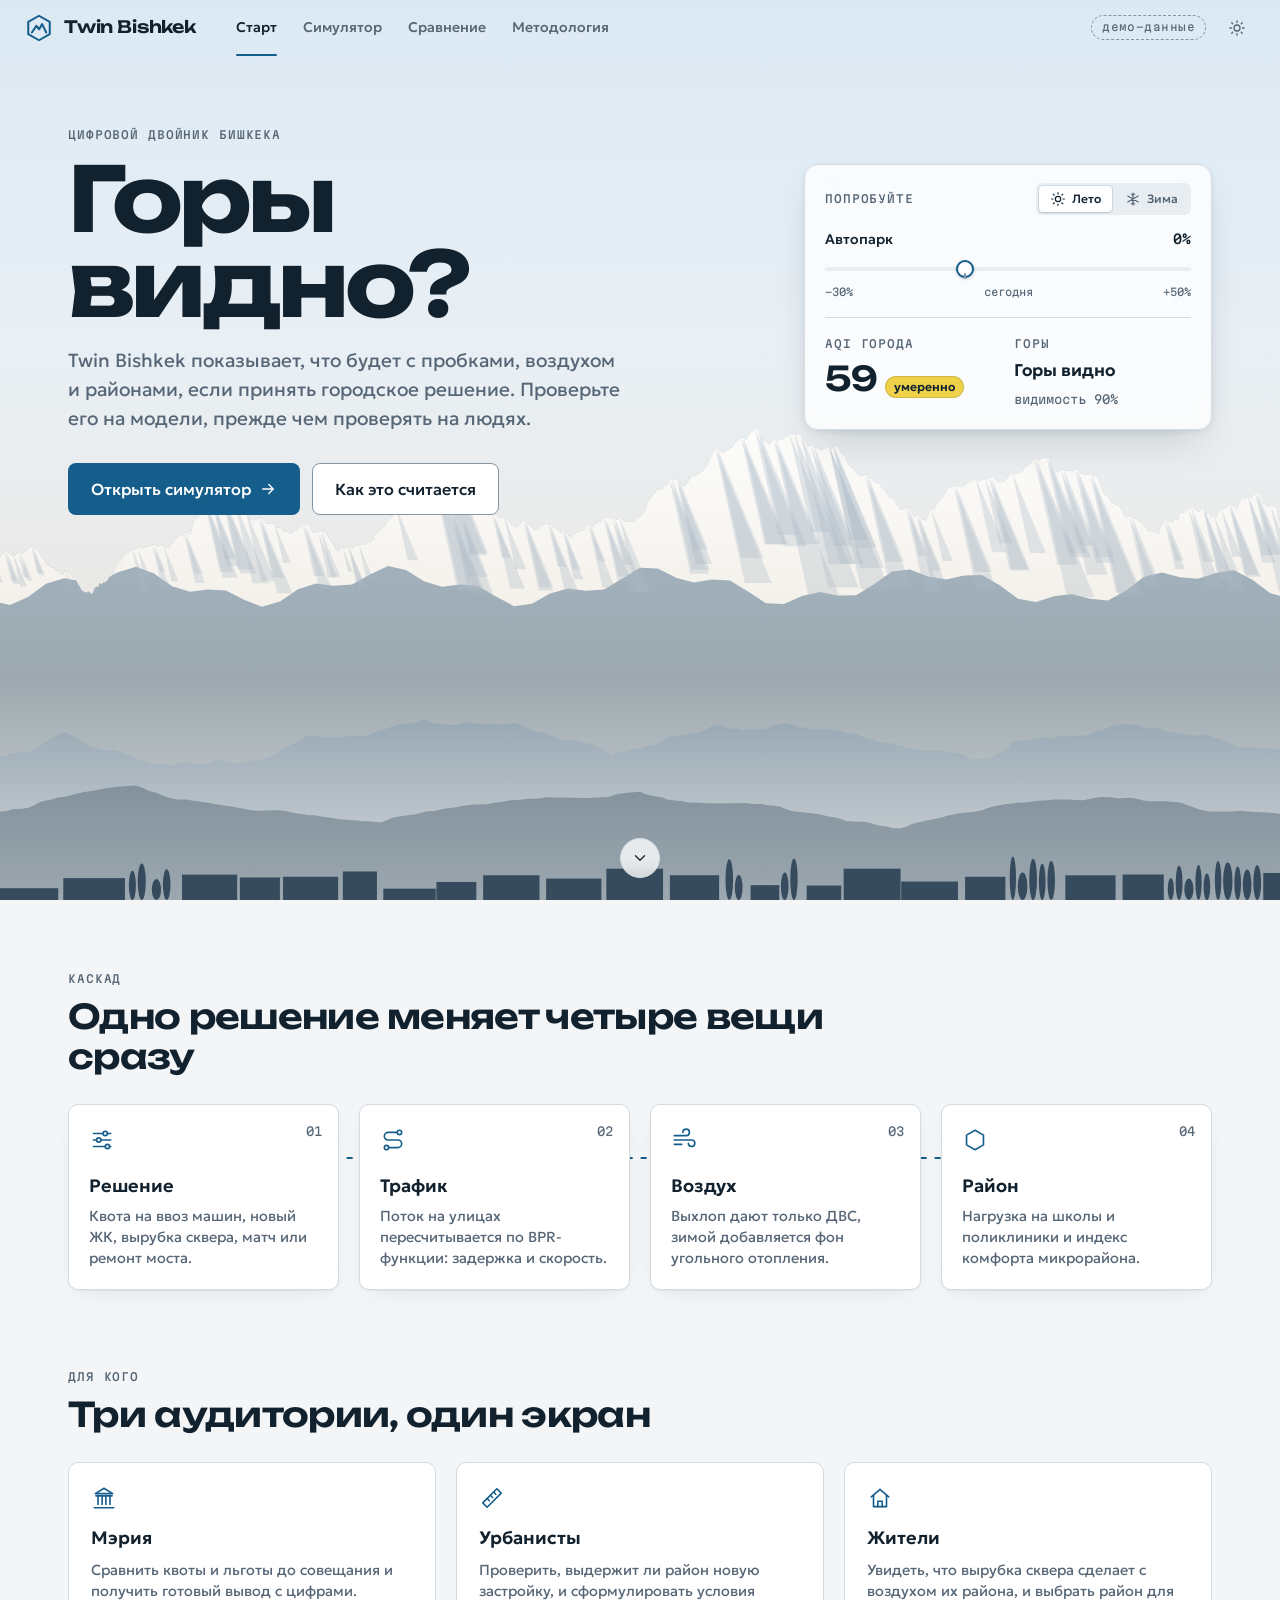
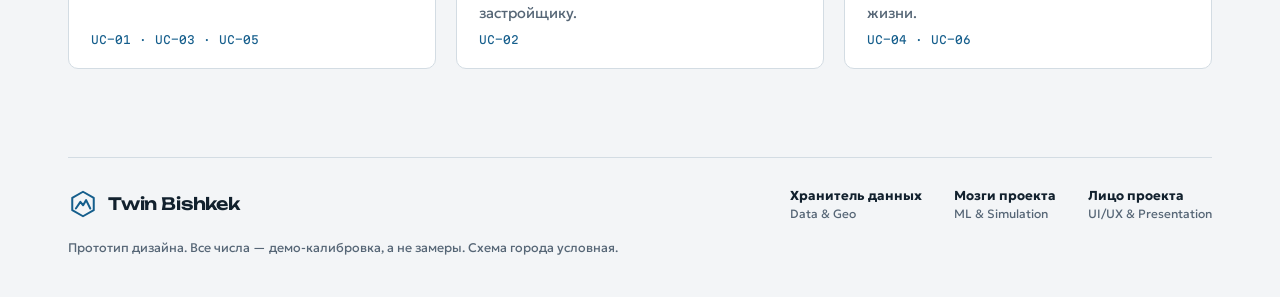
==== site/index.html @ bb4bca04 "Twin Bishkek: цифровой двойник Бишкека (MVP) Модель решение → трафик → PM2.5 → AQI → комфорт района " ====
<!doctype html>
<html lang="ru">
<head>
<meta charset="utf-8">
<meta name="viewport" content="width=device-width, initial-scale=1">
<title>Twin Bishkek</title>
<meta name="description" content="Цифровой двойник Бишкека: что будет с трафиком, воздухом и районами, если принять городское решение.">
<link rel="preconnect" href="https://fonts.googleapis.com">
<link rel="preconnect" href="https://fonts.gstatic.com" crossorigin>
<link rel="stylesheet" href="https://fonts.googleapis.com/css2?family=Geologica:slnt,wght@-12..0,300..700&family=Martian+Mono:wght@400;500&family=Unbounded:wght@400..800&display=swap">
<link rel="stylesheet" href="css/tokens.css">
<link rel="stylesheet" href="css/app.css">
<script>try { var t = localStorage.getItem('tb-theme'); if (t === 'light' || t === 'dark') document.documentElement.dataset.theme = t; } catch (e) {}</script>
</head>
<body>

<!-- Иконки: 24px, обводка 1.75, без внешних зависимостей -->
<svg width="0" height="0" style="position:absolute" aria-hidden="true">
  <defs>
    <symbol id="i-logo" viewBox="0 0 24 24"><path d="M12 2.2 20.6 7.1v9.8L12 21.8l-8.6-4.9V7.1z"/><path d="m6.3 15.6 3.6-5.3 2.2 2.7 2.4-4.1 3.3 6.7"/></symbol>
    <symbol id="i-jk" viewBox="0 0 24 24"><path d="M5 21V4a1 1 0 0 1 1-1h12a1 1 0 0 1 1 1v17"/><path d="M3 21h18"/><path d="M9 7h1m4 0h1M9 11h1m4 0h1M9 15h1m4 0h1"/><path d="M11 21v-3h2v3"/></symbol>
    <symbol id="i-tc" viewBox="0 0 24 24"><path d="M5.5 8h13l-1 12.1a1 1 0 0 1-1 .9h-9a1 1 0 0 1-1-.9z"/><path d="M9 8V6.5a3 3 0 0 1 6 0V8"/></symbol>
    <symbol id="i-park" viewBox="0 0 24 24"><path d="M12 21v-5"/><path d="M8.5 16h7a3.5 3.5 0 0 0 1.3-6.75A5 5 0 0 0 7.2 9.25 3.5 3.5 0 0 0 8.5 16z"/><path d="M9 21h6"/></symbol>
    <symbol id="i-fun" viewBox="0 0 24 24"><circle cx="12" cy="10" r="7"/><circle cx="12" cy="10" r="1.2"/><path d="M12 3v14M5 10h14M7.05 5.05l9.9 9.9M16.95 5.05l-9.9 9.9"/><path d="M8 21l4-7 4 7"/></symbol>
    <symbol id="i-clock" viewBox="0 0 24 24"><circle cx="12" cy="12" r="8.5"/><path d="M12 7v5l3.2 2"/></symbol>
    <symbol id="i-car" viewBox="0 0 24 24"><path d="M5 17H4a1 1 0 0 1-1-1v-3l2-5.2A2 2 0 0 1 6.9 6.5h10.2A2 2 0 0 1 19 7.8l2 5.2v3a1 1 0 0 1-1 1h-1"/><path d="M3 13h18"/><circle cx="7.5" cy="17" r="1.8"/><circle cx="16.5" cy="17" r="1.8"/><path d="M9.3 17h5.4"/></symbol>
    <symbol id="i-bolt" viewBox="0 0 24 24"><path d="M13 3 5 14h6l-1 7 8-11h-6z"/></symbol>
    <symbol id="i-leaf" viewBox="0 0 24 24"><path d="M5 19C5 11 10 5 20 5c0 10-6 15-14 15"/><path d="M5 19c3-4 6-6 9-7.5"/></symbol>
    <symbol id="i-stadium" viewBox="0 0 24 24"><ellipse cx="12" cy="8.5" rx="9" ry="4"/><path d="M3 8.5v6.5c0 2.2 4 4 9 4s9-1.8 9-4V8.5"/><path d="M8 12.2v5.6m8-5.6v5.6M12 12.6v6.2"/></symbol>
    <symbol id="i-bridge" viewBox="0 0 24 24"><path d="M3 17h18M3 9.5h18M5.5 9.5V17m13-7.5V17"/><path d="M5.5 9.5c2 3 4.2 4.3 6.5 4.3s4.5-1.3 6.5-4.3"/></symbol>
    <symbol id="i-barrier" viewBox="0 0 24 24"><rect x="3" y="7.5" width="18" height="6" rx="1"/><path d="m7 7.5-3 6m8-6-3 6m8-6-3 6m6-5-2.5 5"/><path d="M6.5 13.5V20m11-6.5V20"/></symbol>
    <symbol id="i-sun" viewBox="0 0 24 24"><circle cx="12" cy="12" r="4"/><path d="M12 2.5v2m0 15v2M4.9 4.9l1.4 1.4m11.4 11.4 1.4 1.4M2.5 12h2m15 0h2M4.9 19.1l1.4-1.4M17.7 6.3l1.4-1.4"/></symbol>
    <symbol id="i-moon" viewBox="0 0 24 24"><path d="M20 14.5A8 8 0 0 1 9.5 4 8 8 0 1 0 20 14.5z"/></symbol>
    <symbol id="i-snow" viewBox="0 0 24 24"><path d="M12 3v18M4.2 7.5l15.6 9M4.2 16.5l15.6-9"/><path d="m9.5 4.6 2.5 1.6 2.5-1.6m-5 14.8 2.5-1.6 2.5 1.6"/></symbol>
    <symbol id="i-refresh" viewBox="0 0 24 24"><path d="M20 11A8 8 0 0 0 5.1 7.5M4 3.5v4h4"/><path d="M4 13a8 8 0 0 0 14.9 3.5M20 20.5v-4h-4"/></symbol>
    <symbol id="i-download" viewBox="0 0 24 24"><path d="M12 4v11m-5-5 5 5 5-5M5 20h14"/></symbol>
    <symbol id="i-print" viewBox="0 0 24 24"><path d="M7 9V3.5h10V9"/><rect x="3" y="9" width="18" height="8" rx="2"/><path d="M7 14h10v6.5H7z"/></symbol>
    <symbol id="i-plus" viewBox="0 0 24 24"><path d="M12 5v14M5 12h14"/></symbol>
    <symbol id="i-minus" viewBox="0 0 24 24"><path d="M5 12h14"/></symbol>
    <symbol id="i-x" viewBox="0 0 24 24"><path d="m6.5 6.5 11 11m0-11-11 11"/></symbol>
    <symbol id="i-info" viewBox="0 0 24 24"><circle cx="12" cy="12" r="9"/><path d="M12 11v5.5M12 7.8v.1"/></symbol>
    <symbol id="i-chevron" viewBox="0 0 24 24"><path d="m6 9 6 6 6-6"/></symbol>
    <symbol id="i-arrow" viewBox="0 0 24 24"><path d="M5 12h14m-6-6 6 6-6 6"/></symbol>
    <symbol id="i-star" viewBox="0 0 24 24"><path d="m12 3.5 2.6 5.4 5.9.8-4.3 4.1 1 5.9L12 16.9l-5.2 2.8 1-5.9-4.3-4.1 5.9-.8z"/></symbol>
    <symbol id="i-check" viewBox="0 0 24 24"><path d="m5 12.5 4.5 4.5L19 7.5"/></symbol>
    <symbol id="i-landmark" viewBox="0 0 24 24"><path d="M3 21h18M4.5 10h15M12 3l8 5H4z"/><path d="M6.5 10v8m3.8-8v8m3.4-8v8m3.8-8v8"/></symbol>
    <symbol id="i-ruler" viewBox="0 0 24 24"><path d="M3.5 16.5 16.5 3.5l4 4-13 13z"/><path d="m7.5 12.5 2 2m1-5 2 2m1-5 2 2"/></symbol>
    <symbol id="i-home" viewBox="0 0 24 24"><path d="m4 11 8-7 8 7"/><path d="M6 9.5V20h12V9.5"/><path d="M10 20v-5h4v5"/></symbol>
    <symbol id="i-route" viewBox="0 0 24 24"><circle cx="6" cy="19" r="2"/><circle cx="18" cy="5" r="2"/><path d="M8 19h8.5a3.5 3.5 0 0 0 0-7h-9a3.5 3.5 0 0 1 0-7H16"/></symbol>
    <symbol id="i-wind" viewBox="0 0 24 24"><path d="M3 8h11a3 3 0 1 0-3-3M3 12h16a3 3 0 1 1-3 3M3 16h7"/></symbol>
    <symbol id="i-sliders" viewBox="0 0 24 24"><path d="M4 6h9m4 0h3M4 12h3m4 0h9M4 18h11m4 0h1"/><circle cx="15" cy="6" r="2"/><circle cx="9" cy="12" r="2"/><circle cx="17" cy="18" r="2"/></symbol>
    <symbol id="i-hex" viewBox="0 0 24 24"><path d="M12 3 19.8 7.5v9L12 21l-7.8-4.5v-9z"/></symbol>
    <symbol id="i-layers" viewBox="0 0 24 24"><path d="m12 3 9 5-9 5-9-5z"/><path d="m3 13 9 5 9-5"/></symbol>
    <symbol id="i-copy" viewBox="0 0 24 24"><rect x="8" y="8" width="12" height="12" rx="2"/><path d="M16 8V5a1 1 0 0 0-1-1H5a1 1 0 0 0-1 1v10a1 1 0 0 0 1 1h3"/></symbol>
  </defs>
</svg>

<div class="app" id="app" data-route="start">

  <!-- ============ САЙДБАР (только Симулятор) ============ -->
  <aside class="sidebar" id="sidebar" aria-label="Параметры сценария">
    <a class="brand brand--sidebar" href="#/" aria-label="Twin Bishkek — на старт">
      <svg class="brand__mark"><use href="#i-logo"/></svg>
      <span><span class="brand__name">Twin Bishkek</span><span class="brand__sub">цифровой двойник</span></span>
    </a>

    <section class="sb-section" data-enter>
      <h2 class="overline">Сценарий</h2>
      <div class="field">
        <div class="field__head"><span class="field__label">Сезон</span><span class="field__aside">меняет и «Сегодня»</span></div>
        <div class="seg" role="group" aria-label="Сезон" id="ctl-season">
          <button type="button" data-value="summer" aria-pressed="true"><svg class="ic"><use href="#i-sun"/></svg>Лето</button>
          <button type="button" data-value="winter" aria-pressed="false"><svg class="ic"><use href="#i-snow"/></svg>Зима</button>
        </div>
      </div>
      <div class="switch-row">
        <svg class="ic"><use href="#i-clock"/></svg>
        <label class="switch-row__text" for="ctl-hour-on"><span class="switch-row__title">Время суток</span><span class="switch-row__hint">выкл. = в среднем за сутки</span></label>
        <input type="checkbox" class="switch" id="ctl-hour-on">
      </div>
      <div class="field" data-range="hour" id="hour-field" hidden>
        <div class="field__head"><label class="field__label" for="ctl-hour">Час</label><output class="field__value num" for="ctl-hour"></output></div>
        <div class="range"><input id="ctl-hour" type="range" min="0" max="23" step="1" value="18"><span class="range__base" title="Начало суток"></span></div>
        <div class="range__scale num"><span>00:00</span><span>12:00</span><span>23:00</span></div>
        <p class="field__hint" id="hour-hint"></p>
      </div>
    </section>

    <section class="sb-section" data-enter>
      <h2 class="overline">Глобальные факторы</h2>
      <div class="field" data-range="fleet">
        <div class="field__head"><label class="field__label" for="ctl-fleet">Автопарк</label><output class="field__value num" for="ctl-fleet"></output></div>
        <div class="range"><input id="ctl-fleet" type="range" min="-30" max="50" step="1" value="0"><span class="range__base" title="Сегодня"></span></div>
        <div class="range__scale num"><span>−30%</span><span>сегодня</span><span>+50%</span></div>
      </div>
      <div class="field" data-range="ev">
        <div class="field__head"><label class="field__label" for="ctl-ev">EV Share</label><output class="field__value num" for="ctl-ev"></output></div>
        <div class="range"><input id="ctl-ev" type="range" min="0" max="100" step="1" value="5"><span class="range__base" title="Сегодня"></span></div>
        <div class="fleet" id="fleet-glyphs" aria-hidden="true"></div>
        <p class="field__hint" id="fleet-caption"></p>
      </div>
      <div class="field" data-range="green">
        <div class="field__head"><label class="field__label" for="ctl-green">Зелёные насаждения</label><output class="field__value num" for="ctl-green"></output></div>
        <div class="range"><input id="ctl-green" type="range" min="-30" max="30" step="1" value="0"><span class="range__base" title="Сегодня"></span></div>
        <div class="range__scale num"><span>−30%</span><span>сегодня</span><span>+30%</span></div>
      </div>
    </section>

    <section class="sb-section" data-enter>
      <h2 class="overline">Локальный конструктор</h2>
      <div class="field">
        <label class="field__label field__label--block" for="ctl-district">Микрорайон</label>
        <div class="select"><select id="ctl-district"><option value="">Выберите район</option></select><svg class="ic"><use href="#i-chevron"/></svg></div>
      </div>
      <div class="field">
        <span class="field__label field__label--block">Объект</span>
        <div class="seg" role="group" aria-label="Тип объекта" id="ctl-type">
          <button type="button" data-value="jk" aria-pressed="true"><svg class="ic"><use href="#i-jk"/></svg>ЖК</button>
          <button type="button" data-value="tc" aria-pressed="false"><svg class="ic"><use href="#i-tc"/></svg>ТЦ</button>
          <button type="button" data-value="park" aria-pressed="false"><svg class="ic"><use href="#i-park"/></svg>Парк</button>
          <button type="button" data-value="fun" aria-pressed="false"><svg class="ic"><use href="#i-fun"/></svg>Аттракц.</button>
        </div>
      </div>
      <div class="field">
        <span class="field__label field__label--block">Стадия</span>
        <div class="seg" role="group" aria-label="Стадия объекта" id="ctl-phase">
          <button type="button" data-value="done" aria-pressed="true">Построен</button>
          <button type="button" data-value="build" aria-pressed="false">Строится</button>
        </div>
      </div>
      <div class="field field--row">
        <div class="stepper" role="group" aria-label="Количество">
          <button type="button" id="ctl-minus" aria-label="Меньше"><svg class="ic"><use href="#i-minus"/></svg></button>
          <output id="ctl-count" class="num">1</output>
          <button type="button" id="ctl-plus" aria-label="Больше"><svg class="ic"><use href="#i-plus"/></svg></button>
        </div>
        <button type="button" class="btn btn--primary btn--grow" id="ctl-add" disabled><svg class="ic"><use href="#i-plus"/></svg><span>Добавить</span></button>
      </div>
      <div class="chips" id="obj-chips" aria-live="polite"></div>
    </section>

    <section class="sb-section" data-enter>
      <h2 class="overline">Новая дорога</h2>
      <div class="field">
        <span class="field__label field__label--block">Тип</span>
        <div class="seg" role="group" aria-label="Тип дороги" id="road-kind">
          <button type="button" data-value="tunnel" aria-pressed="true">Тоннель</button>
          <button type="button" data-value="elevated" aria-pressed="false">Эстакада</button>
          <button type="button" data-value="surface" aria-pressed="false">Обычная</button>
        </div>
        <p class="field__hint" id="road-kind-hint"></p>
      </div>
      <div class="field road-row">
        <div class="select"><select id="road-lanes" aria-label="Полос"><option value="2">2 полосы</option><option value="4" selected>4 полосы</option><option value="6">6 полос</option></select><svg class="ic"><use href="#i-chevron"/></svg></div>
        <div class="seg seg--sm" role="group" aria-label="Стадия дороги" id="road-phase">
          <button type="button" data-value="done" aria-pressed="true">Построена</button>
          <button type="button" data-value="build" aria-pressed="false">Строится</button>
        </div>
      </div>
      <button type="button" class="btn btn--primary btn--block" id="road-draw"><svg class="ic"><use href="#i-route"/></svg>Нарисовать на карте</button>
      <div class="road-drawbar" id="road-drawbar" hidden>
        <p>Кликайте по карте «Если…»: каждая точка — поворот трассы. Двойной клик или «Готово» — закончить.</p>
        <div class="road-drawbar__btns">
          <button type="button" class="btn btn--primary btn--sm" data-draw="done">Готово</button>
          <button type="button" class="btn btn--ghost btn--sm" data-draw="undo">Убрать точку</button>
          <button type="button" class="btn btn--ghost btn--sm" data-draw="cancel">Отмена</button>
        </div>
      </div>
      <form class="road-text" id="road-text-form" autocomplete="off">
        <input type="text" id="road-text" maxlength="160" aria-label="Маршрут словами" placeholder="или словами: тоннель от Джала до Учкуна через центр">
        <button type="submit" class="btn btn--secondary btn--sm">Построить</button>
      </form>
      <p class="field__hint" id="road-hint"></p>
      <div class="chips" id="road-chips" aria-live="polite"></div>
    </section>

    <section class="sb-section" data-enter>
      <h2 class="overline">Деревья</h2>
      <div class="field tree-row">
        <div class="select"><select id="tree-sp" aria-label="Порода"></select><svg class="ic"><use href="#i-chevron"/></svg></div>
        <input type="number" id="tree-n" min="1" max="100000" step="1" value="500" aria-label="Сколько деревьев">
      </div>
      <p class="field__hint" id="tree-sp-hint"></p>
      <div class="field">
        <span class="field__label field__label--block">Где сажать</span>
        <div class="seg seg--sm" role="group" aria-label="Где сажать" id="tree-where">
          <button type="button" data-value="d" aria-pressed="true">В районе</button>
          <button type="button" data-value="s" aria-pressed="false">Вдоль улицы</button>
          <button type="button" data-value="p" aria-pressed="false">Нарисовать</button>
        </div>
      </div>
      <div class="select" id="tree-d-wrap"><select id="tree-d" aria-label="Район"></select><svg class="ic"><use href="#i-chevron"/></svg></div>
      <div class="select" id="tree-s-wrap" hidden><select id="tree-s" aria-label="Улица"></select><svg class="ic"><use href="#i-chevron"/></svg></div>
      <button type="button" class="btn btn--primary btn--block" id="tree-add"><svg class="ic"><use href="#i-leaf"/></svg>Посадить</button>
      <div class="road-drawbar" id="tree-drawbar" hidden>
        <p>Кликайте по карте «Если…»: линия посадки (аллея). Двойной клик или «Готово» — закончить.</p>
        <div class="road-drawbar__btns">
          <button type="button" class="btn btn--primary btn--sm" data-draw="done">Готово</button>
          <button type="button" class="btn btn--ghost btn--sm" data-draw="undo">Убрать точку</button>
          <button type="button" class="btn btn--ghost btn--sm" data-draw="cancel">Отмена</button>
        </div>
      </div>
      <form class="road-text" id="tree-text-form" autocomplete="off">
        <input type="text" id="tree-text" maxlength="160" aria-label="Посадка словами" placeholder="или словами: 300 платанов вдоль Чуя">
        <button type="submit" class="btn btn--secondary btn--sm">Посадить</button>
      </form>
      <div class="field" data-range="treeage">
        <div class="field__head"><label class="field__label" for="tree-age">Прошло после посадки</label><output class="field__value num" for="tree-age"></output></div>
        <div class="range"><input id="tree-age" type="range" min="0" max="30" step="1" value="0"><span class="range__base" title="Только посадили"></span></div>
        <div class="range__scale num"><span>посадили</span><span>15 лет</span><span>30 лет</span></div>
      </div>
      <p class="field__hint" id="tree-hint"></p>
      <div class="chips" id="tree-chips" aria-live="polite"></div>
    </section>

    <section class="sb-section" data-enter>
      <h2 class="overline">Стресс-тесты</h2>
      <div class="switch-row">
        <svg class="ic"><use href="#i-barrier"/></svg>
        <label class="switch-row__text" for="ctl-closure"><span class="switch-row__title">Перекрытие улиц</span><span class="switch-row__hint">ремонт, −50% полосы</span></label>
        <input type="checkbox" class="switch" id="ctl-closure">
      </div>
      <div class="select select--sub" id="closure-pick" hidden><select id="ctl-closure-street" aria-label="Какая улица"></select><svg class="ic"><use href="#i-chevron"/></svg></div>
      <div class="switch-row">
        <svg class="ic"><use href="#i-route"/></svg>
        <label class="switch-row__text" for="ctl-widen"><span class="switch-row__title">Новая магистраль</span><span class="switch-row__hint">после стройки: +50% ёмкости улицы</span></label>
        <input type="checkbox" class="switch" id="ctl-widen">
      </div>
      <div class="select select--sub" id="widen-pick" hidden><select id="ctl-widen-street" aria-label="Вдоль какой улицы"></select><svg class="ic"><use href="#i-chevron"/></svg></div>
      <div class="switch-row">
        <svg class="ic"><use href="#i-stadium"/></svg>
        <label class="switch-row__text" for="ctl-match"><span class="switch-row__title">Концерт / матч</span><span class="switch-row__hint">стадион на выбор</span></label>
        <input type="checkbox" class="switch" id="ctl-match">
      </div>
      <div class="select select--sub" id="match-pick" hidden><select id="ctl-match-venue" aria-label="Какой стадион"></select><svg class="ic"><use href="#i-chevron"/></svg></div>
      <div class="switch-row">
        <svg class="ic"><use href="#i-bridge"/></svg>
        <label class="switch-row__text" for="ctl-bridge"><span class="switch-row__title">Ремонт моста</span><span class="switch-row__hint">поток уходит на соседние переправы</span></label>
        <input type="checkbox" class="switch" id="ctl-bridge">
      </div>
      <div class="select select--sub" id="bridge-pick" hidden><select id="ctl-bridge-river" aria-label="Какой мост"></select><svg class="ic"><use href="#i-chevron"/></svg></div>
    </section>

    <footer class="sb-foot">
      <button type="button" class="btn btn--secondary btn--block" id="ctl-reset"><svg class="ic"><use href="#i-refresh"/></svg>Сбросить к базе</button>
      <p class="sb-status num" id="sim-status">расчёт — · модель demo-0.3 · демо-калибровка</p>
    </footer>
  </aside>

  <div class="main" id="main">
    <!-- ============ ШАПКА ============ -->
    <header class="topbar" id="topbar">
      <a class="brand" href="#/" aria-label="Twin Bishkek — на старт">
        <svg class="brand__mark"><use href="#i-logo"/></svg><span class="brand__name">Twin Bishkek</span>
      </a>
      <nav class="nav" aria-label="Разделы">
        <a href="#/" data-route="start">Старт</a>
        <a href="#/sim" data-route="sim">Симулятор</a>
        <a href="#/compare" data-route="compare">Сравнение<span class="nav__count num" id="nav-count" hidden></span></a>
        <a href="#/method" data-route="method">Методология</a>
      </nav>
      <div class="topbar__right">
        <span class="demo-badge" title="Все числа в прототипе — демо-калибровка, не замеры">демо-данные</span>
        <button type="button" class="btn btn--ghost btn--icon" id="theme-toggle" aria-label="Переключить тему">
          <svg class="ic ic--sun"><use href="#i-sun"/></svg><svg class="ic ic--moon"><use href="#i-moon"/></svg>
        </button>
      </div>
      <div class="progress" id="progress"></div>
    </header>

    <main>
      <!-- ============ СТАРТ ============ -->
      <section class="screen screen--start" data-screen="start" hidden>
        <div class="hero" id="hero">
          <div class="hero__pano" id="hero-pano"></div>
          <div class="hero__content">
            <div class="hero__text">
              <p class="overline" data-enter>Цифровой двойник Бишкека</p>
              <h1 data-enter>Горы видно?</h1>
              <p class="hero__lead" data-enter>Twin Bishkek показывает, что будет с&nbsp;пробками, воздухом и&nbsp;районами, если принять городское решение. Проверьте его на модели, прежде чем проверять на людях.</p>
              <div class="hero__cta" data-enter>
                <a class="btn btn--primary btn--lg" href="#/sim">Открыть симулятор<svg class="ic"><use href="#i-arrow"/></svg></a>
                <a class="btn btn--secondary btn--lg" href="#/method">Как это считается</a>
              </div>
            </div>
            <div class="hero-card" data-enter>
              <div class="hero-card__head">
                <span class="overline">Попробуйте</span>
                <div class="seg seg--sm" role="group" aria-label="Сезон" id="hero-season">
                  <button type="button" data-value="summer" aria-pressed="true"><svg class="ic"><use href="#i-sun"/></svg>Лето</button>
                  <button type="button" data-value="winter" aria-pressed="false"><svg class="ic"><use href="#i-snow"/></svg>Зима</button>
                </div>
              </div>
              <div class="field" data-range="hero-fleet">
                <div class="field__head"><label class="field__label" for="hero-fleet">Автопарк</label><output class="field__value num" for="hero-fleet"></output></div>
                <div class="range"><input id="hero-fleet" type="range" min="-30" max="50" step="1" value="0"><span class="range__base"></span></div>
                <div class="range__scale num"><span>−30%</span><span>сегодня</span><span>+50%</span></div>
              </div>
              <div class="hero-card__out">
                <div><span class="overline">AQI города</span><div class="hero-card__aqi"><span class="num" id="hero-aqi">—</span><span class="aqi-chip" id="hero-cat"></span></div></div>
                <div><span class="overline">Горы</span><div class="hero-card__vis"><b id="hero-verdict">—</b><span class="num" id="hero-vis"></span></div></div>
              </div>
            </div>
          </div>
          <a class="hero__scroll" href="#start-cascade" aria-label="Листать дальше"><svg class="ic"><use href="#i-chevron"/></svg></a>
        </div>

        <div class="wrap">
          <section class="block" id="start-cascade">
            <p class="overline">Каскад</p>
            <h2 class="block__title">Одно решение меняет четыре вещи сразу</h2>
            <div class="cascade">
              <svg class="cascade__line" viewBox="0 0 1000 20" preserveAspectRatio="none" aria-hidden="true"><path d="M60 10H940"/></svg>
              <article class="cascade__card"><span class="cascade__num num">01</span><svg class="ic ic--lg"><use href="#i-sliders"/></svg><h3>Решение</h3><p>Квота на ввоз машин, новый ЖК, вырубка сквера, матч или ремонт моста.</p></article>
              <article class="cascade__card"><span class="cascade__num num">02</span><svg class="ic ic--lg"><use href="#i-route"/></svg><h3>Трафик</h3><p>Поток на улицах пересчитывается по BPR-функции: задержка и скорость.</p></article>
              <article class="cascade__card"><span class="cascade__num num">03</span><svg class="ic ic--lg"><use href="#i-wind"/></svg><h3>Воздух</h3><p>Выхлоп дают только ДВС, зимой добавляется фон угольного отопления.</p></article>
              <article class="cascade__card"><span class="cascade__num num">04</span><svg class="ic ic--lg"><use href="#i-hex"/></svg><h3>Район</h3><p>Нагрузка на школы и поликлиники и индекс комфорта микрорайона.</p></article>
            </div>
          </section>

          <section class="block">
            <p class="overline">Для кого</p>
            <h2 class="block__title">Три аудитории, один экран</h2>
            <div class="audience">
              <article class="aud"><svg class="ic ic--lg"><use href="#i-landmark"/></svg><h3>Мэрия</h3><p>Сравнить квоты и льготы до совещания и получить готовый вывод с цифрами.</p><span class="aud__uc num">UC-01 · UC-03 · UC-05</span></article>
              <article class="aud"><svg class="ic ic--lg"><use href="#i-ruler"/></svg><h3>Урбанисты</h3><p>Проверить, выдержит ли район новую застройку, и сформулировать условия застройщику.</p><span class="aud__uc num">UC-02</span></article>
              <article class="aud"><svg class="ic ic--lg"><use href="#i-home"/></svg><h3>Жители</h3><p>Увидеть, что вырубка сквера сделает с воздухом их района, и выбрать район для жизни.</p><span class="aud__uc num">UC-04 · UC-06</span></article>
            </div>
          </section>

          <footer class="site-foot">
            <div class="brand"><svg class="brand__mark"><use href="#i-logo"/></svg><span class="brand__name">Twin Bishkek</span></div>
            <ul class="team">
              <li><b>Хранитель данных</b><span>Data &amp; Geo</span></li>
              <li><b>Мозги проекта</b><span>ML &amp; Simulation</span></li>
              <li><b>Лицо проекта</b><span>UI/UX &amp; Presentation</span></li>
            </ul>
            <p class="site-foot__note">Прототип дизайна. Все числа — демо-калибровка, а не замеры. Схема города условная.</p>
          </footer>
        </div>
      </section>

      <!-- ============ СИМУЛЯТОР ============ -->
      <section class="screen screen--sim" data-screen="sim" hidden>
        <div class="sim">
          <header class="sim-head" data-enter>
            <div class="sim-head__text">
              <p class="overline" id="sim-kicker">Сценарий</p>
              <h1 class="sim-head__title" id="sim-title">Сегодня</h1>
              <p class="sim-head__summary" id="sim-summary"></p>
            </div>
            <div class="sim-head__actions">
              <div class="presets" id="presets" role="group" aria-label="Готовые сценарии"></div>
              <button type="button" class="btn btn--secondary" id="btn-save"><svg class="ic"><use href="#i-copy"/></svg>В сравнение</button>
            </div>
          </header>

          <div class="kpis" id="kpis">
            <article class="kpi" data-kpi="aqi" data-enter>
              <header class="kpi__label"><span class="overline">AQI · PM2.5</span><span class="kpi__scope" data-scope>город</span></header>
              <div class="kpi__main"><span class="kpi__value num" data-value>—</span><span class="aqi-chip" data-chip></span></div>
              <div class="kpi__row"><span class="kpi__was num" data-was></span><span class="delta" data-delta></span></div>
              <p class="kpi__extra num" data-extra></p>
              <div class="kpi__bars"><div class="kpi__bar"><i data-bar-base></i></div><div class="kpi__bar kpi__bar--sim"><i data-bar-sim></i></div></div>
            </article>
            <article class="kpi" data-kpi="delay" data-enter>
              <header class="kpi__label"><span class="overline">Задержка в пути</span><span class="kpi__scope" data-scope>город</span></header>
              <div class="kpi__main"><span class="kpi__value num" data-value>—</span><span class="kpi__unit">мин</span></div>
              <div class="kpi__row"><span class="kpi__was num" data-was></span><span class="delta" data-delta></span></div>
              <p class="kpi__extra num" data-extra></p>
              <div class="kpi__bars"><div class="kpi__bar"><i data-bar-base></i></div><div class="kpi__bar kpi__bar--sim"><i data-bar-sim></i></div></div>
            </article>
            <article class="kpi" data-kpi="speed" data-enter>
              <header class="kpi__label"><span class="overline">Скорость</span><span class="kpi__scope" data-scope>город</span></header>
              <div class="kpi__main"><span class="kpi__value num" data-value>—</span><span class="kpi__unit">км/ч</span></div>
              <div class="kpi__row"><span class="kpi__was num" data-was></span><span class="delta" data-delta></span></div>
              <p class="kpi__extra num" data-extra></p>
              <div class="kpi__bars"><div class="kpi__bar"><i data-bar-base></i></div><div class="kpi__bar kpi__bar--sim"><i data-bar-sim></i></div></div>
            </article>
            <article class="kpi" data-kpi="comfort" data-enter>
              <header class="kpi__label"><span class="overline">Urban Comfort</span><span class="kpi__scope" data-scope>город</span></header>
              <div class="kpi__main"><span class="kpi__value num" data-value>—</span><span class="kpi__unit">из 100</span></div>
              <div class="kpi__row"><span class="kpi__was num" data-was></span><span class="delta" data-delta></span></div>
              <div class="comfort-bar" data-parts aria-label="Состав индекса комфорта"></div>
              <p class="kpi__extra kpi__extra--legend" data-parts-legend></p>
            </article>
          </div>

          <article class="card card--explain" id="explain-card" data-enter aria-live="polite">
            <header class="card__head">
              <div><h2 class="card__title">Разбор от модели</h2><p class="card__sub">Что произойдёт, почему и что с этим можно сделать. Все числа считает модель</p></div>
            </header>
            <div class="explain" id="explain-body"></div>
          </article>

          <div class="mapmode" id="mapmode" data-enter>
            <div class="seg seg--sm" role="group" aria-label="Стройка: сейчас или после окончания" id="ctl-stage" hidden title="Что показывать на картах и в цифрах: пока идут работы или когда всё построено">
              <button type="button" data-value="now" aria-pressed="true">Во время стройки</button>
              <button type="button" data-value="after" aria-pressed="false">После окончания</button>
            </div>
            <div class="seg seg--sm" role="group" aria-label="Тип карты" id="ctl-basemap">
              <button type="button" data-value="gis" aria-pressed="false">Карта 2GIS</button>
              <button type="button" data-value="schema" aria-pressed="true">Схема OSM</button>
            </div>
            <span class="mapmode__status" id="gis-status">Карта 2GIS не подключена: показана схема</span>
            <label class="mapmode__learn" id="gis-learn-wrap" hidden title="Часы суток в модели подгоняются под замеры 2GIS, когда их накоплено достаточно"><input type="checkbox" id="gis-learn"> Учитывать замеры 2GIS</label>
            <span class="mapmode__archive num" id="gis-archive"></span>
            <button type="button" class="btn btn--ghost btn--sm" id="gis-key-btn" hidden>Ключ</button>
          </div>
          <form class="gis-key" id="gis-key" hidden>
            <p><b>Нужен ключ 2GIS (Map Tiles API).</b> Вставьте demo-ключ из кабинета platform.2gis.com. Он сохранится только в этой вкладке. Чтобы не вставлять каждый раз, запустите сервер с переменной TWINGIS_MAPGL_KEY.</p>
            <div class="gis-key__row"><input type="text" id="gis-key-input" placeholder="ключ" autocomplete="off" spellcheck="false"><button type="submit" class="btn btn--primary btn--sm">Показать карту</button></div>
          </form>

          <div class="maps maps--gis" id="maps-gis" hidden>
            <article class="mapcard" data-enter>
              <header class="mapcard__head">
                <span class="state-pill state-pill--base">Сейчас</span>
                <span class="mapcard__title">Пробки 2GIS</span>
                <span class="mapcard__score num" id="gis-score">ждём индекс…</span>
              </header>
              <div class="gismap" id="gis-live" aria-label="Текущая карта пробок Бишкека по данным 2GIS"></div>
              <p class="gis-note">Это реальные пробки на карте 2GIS. Пока вкладка открыта, индекс сохраняется раз в 15 минут и сверяется с моделью.</p>
            </article>
            <article class="mapcard mapcard--sim" data-enter>
              <header class="mapcard__head">
                <span class="state-pill state-pill--sim">Если…</span>
                <span class="mapcard__title" id="gis-sim-title">измените параметры слева</span>
                <div class="seg seg--sm" role="group" aria-label="Слои карты" id="ctl-layer-gis">
                  <button type="button" data-value="air" aria-pressed="false">Воздух</button>
                  <button type="button" data-value="traffic" aria-pressed="false">Трафик</button>
                  <button type="button" data-value="both" aria-pressed="true">Оба</button>
                </div>
              </header>
              <div class="gismap" id="gis-sim" aria-label="Расчётная загруженность улиц по сценарию на карте 2GIS"></div>
              <div class="gis-legend"><span><i style="background:#30b45a"></i>свободно</span><span><i style="background:#f3d117"></i>плотно</span><span><i style="background:#ff453a"></i>затор</span><span><i style="background:#8c1c2c"></i>стоим</span><span><i class="gis-legend__x"></i>закрыто</span></div>
              <p class="gis-note">Цвета улиц рассчитывает наша модель (BPR) на геометрии OpenStreetMap. Слой «Воздух» красит соты по AQI.</p>
            </article>
          </div>

          <div class="maps" id="maps-schema">
            <article class="mapcard" data-enter>
              <header class="mapcard__head">
                <span class="state-pill state-pill--base">Сегодня</span>
                <span class="mapcard__title" id="map-base-title">Бишкек сейчас</span>
                <div class="seg seg--sm" role="group" aria-label="Слои карты" id="ctl-layer">
                  <button type="button" data-value="air" aria-pressed="false">Воздух</button>
                  <button type="button" data-value="traffic" aria-pressed="false">Трафик</button>
                  <button type="button" data-value="both" aria-pressed="true">Оба</button>
                </div>
              </header>
              <div class="mapview" id="map-base">
                <div class="legend" id="legend">
                  <div class="legend__row"><span class="legend__ramp" aria-hidden="true"></span></div>
                  <div class="legend__ticks num"><span>AQI 0</span><span>100</span><span>200</span><span>300+</span></div>
                  <div class="legend__traffic"><span><i class="lt lt--free"></i>свободно</span><span><i class="lt lt--dense"></i>плотно</span><span><i class="lt lt--jam"></i>затор</span><span><i class="lt lt--severe"></i>стоим</span></div>
                  <p class="legend__note">Пробки: расчёт модели, не онлайн-данные</p>
                </div>
              </div>
              <div class="pano" id="pano-base"></div>
            </article>
            <article class="mapcard mapcard--sim" data-enter>
              <header class="mapcard__head">
                <span class="state-pill state-pill--sim">Если…</span>
                <span class="mapcard__title" id="map-sim-title">измените параметры слева</span>
                <button type="button" class="btn btn--ghost btn--sm" id="ctl-delta" aria-pressed="false" title="Показать изменение AQI по сотам"><span class="delta-glyph">Δ</span>Разница</button>
              </header>
              <div class="mapview" id="map-sim">
                <div class="legend legend--delta" id="legend-delta" hidden>
                  <div class="legend__delta"><i style="background:var(--d-b3)"></i><i style="background:var(--d-b2)"></i><i style="background:var(--d-b1)"></i><i style="background:var(--d-0)"></i><i style="background:var(--d-w1)"></i><i style="background:var(--d-w2)"></i><i style="background:var(--d-w3)"></i></div>
                  <div class="legend__ticks legend__ticks--delta num"><span>лучше</span><span>Δ AQI</span><span>хуже</span></div>
                </div>
                <div class="map-empty" id="map-empty">Измените параметры слева — здесь появится результат</div>
              </div>
              <div class="pano" id="pano-sim"></div>
            </article>
          </div>

          <article class="card card--day" data-enter>
            <header class="card__head">
              <div><h2 class="card__title">Сутки по часам</h2><p class="card__sub">Пробки и смог в выбранном сценарии. Нажмите на час или на время суток</p></div>
              <div class="seg seg--sm" role="group" aria-label="Время суток" id="ctl-daypart">
                <button type="button" data-value="avg" aria-pressed="true">В среднем</button>
                <button type="button" data-value="8" aria-pressed="false">Утро</button>
                <button type="button" data-value="13" aria-pressed="false">Обед</button>
                <button type="button" data-value="18" aria-pressed="false">Вечер</button>
                <button type="button" data-value="22" aria-pressed="false">Ночь</button>
              </div>
            </header>
            <div class="day-legend num"><span class="day-key day-key--traffic">Пробки: задержка, мин</span><span class="day-key day-key--smog">Смог: AQI</span></div>
            <div class="wf-wrap" id="dayline"></div>
            <p class="card__foot num" id="day-foot"></p>
          </article>

          <article class="card card--plan" id="plan-card" data-enter>
            <header class="card__head">
              <div><h2 class="card__title">План изменений во времени</h2><p class="card__sub">Запишите, что и когда строится или перекрывается. Ползунок покажет город в любой месяц: во время работ и после них</p></div>
              <div class="plan__tools">
                <button type="button" class="btn btn--ghost btn--sm" id="plan-sample">Пример плана</button>
                <button type="button" class="btn btn--ghost btn--sm" id="plan-clear">Очистить</button>
              </div>
            </header>
            <form class="plan__form" id="plan-form">
              <label>Что<select id="plan-kind">
                <option value="build">Строительство объекта</option>
                <option value="closure">Перекрытие улицы</option>
                <option value="bridge">Закрытие моста</option>
                <option value="widen">Новая магистраль (расширение)</option>
                <option value="road">Новая дорога (тоннель / эстакада / обычная)</option>
                <option value="trees">Посадка деревьев</option>
              </select></label>
              <label id="plan-where-wrap">Где<select id="plan-where"></select></label>
              <div class="plan__bld" id="plan-trees" hidden>
                <label>Порода<select id="plan-sp"></select></label>
                <label>Сколько<input type="number" id="plan-tn" min="1" max="100000" step="1" value="500"></label>
                <label class="plan__note">Или словами<input type="text" id="plan-twords" placeholder="300 платанов вдоль Чуя" maxlength="160"></label>
              </div>
              <div class="plan__bld" id="plan-road" hidden>
                <label>Тип<select id="plan-rkind"><option value="tunnel">Тоннель</option><option value="elevated">Эстакада</option><option value="surface">Обычная</option></select></label>
                <label>Полос<select id="plan-lanes"><option value="2">2</option><option value="4" selected>4</option><option value="6">6</option></select></label>
                <label class="plan__note">Трасса словами<input type="text" id="plan-route" placeholder="от Джала до Учкуна через центр" maxlength="160"></label>
                <button type="button" class="btn btn--ghost btn--sm" id="plan-route-map" title="Взять последнюю дорогу, нарисованную в боковой панели">Взять с карты</button>
              </div>
              <label id="plan-type-wrap">Объект<select id="plan-type"></select></label>
              <div class="plan__bld" id="plan-bld">
                <label>Название<input type="text" id="plan-title" placeholder="например, ЖК «Асанбай-3»" maxlength="60"></label>
                <label><span id="plan-cap-label">Семей</span><input type="number" id="plan-cap" min="1" step="1" value="600"></label>
                <label>Парковочных мест<input type="number" id="plan-spots" min="0" step="1" placeholder="не указано"></label>
                <label>Этажей<input type="number" id="plan-floors" min="1" max="60" step="1" placeholder="—"></label>
                <label class="plan__note">Заметка<input type="text" id="plan-note-in" placeholder="школа в составе, подземный паркинг…" maxlength="120"></label>
              </div>
              <label>С месяца<input type="month" id="plan-start" required></label>
              <label>До месяца<input type="month" id="plan-end" required></label>
              <button type="submit" class="btn btn--primary btn--sm">Добавить в план</button>
            </form>
            <p class="plan__calc" id="plan-calc" hidden></p>
            <p class="plan__err" id="plan-err" hidden></p>
            <ul class="plan__list" id="plan-list"></ul>
            <div class="plan__time" id="plan-time" hidden>
              <div class="plan__date">
                <button type="button" class="btn btn--ghost btn--sm" id="plan-play" aria-pressed="false">▶ Показать по месяцам</button>
                <input type="range" id="plan-t" min="0" max="36" value="0" step="1" aria-label="Месяц плана">
                <b class="num" id="plan-when"></b>
              </div>
              <div class="plan__kpis" id="plan-kpis"></div>
              <div class="plan__chartbar">
                <div class="seg seg--sm" role="group" aria-label="Показатель" id="plan-metric">
                  <button type="button" data-value="delay" aria-pressed="true">Задержка</button>
                  <button type="button" data-value="aqi" aria-pressed="false">AQI</button>
                  <button type="button" data-value="comfort" aria-pressed="false">Комфорт</button>
                </div>
                <label class="plan__follow"><input type="checkbox" id="plan-follow"> Показывать этот месяц на картах выше</label>
              </div>
              <div id="plan-chart" role="img" aria-label="Показатель по месяцам и график работ"></div>
              <p class="card__foot" id="plan-note"></p>
            </div>
          </article>

          <article class="card card--learn" id="learn-card" data-enter hidden>
            <header class="card__head">
              <div><h2 class="card__title">Что модель узнала от 2GIS</h2><p class="card__sub" id="learn-sub">Индекс пробок 2GIS по часам против ритма нашей модели</p></div>
              <span class="mapmode__archive num" id="learn-count"></span>
            </header>
            <div class="learn" id="learn-chart" role="img" aria-label="Балл 2GIS по часам и ритм модели"></div>
            <p class="learn__verdict" id="learn-verdict"></p>
            <div class="learn__env" id="learn-env"></div>
          </article>

          <div class="bottom">
            <article class="card" data-enter>
              <header class="card__head">
                <div><h2 class="card__title">Разложение эффекта</h2><p class="card__sub">Какой шаг сценария сколько добавил к итогу</p></div>
                <div class="seg seg--sm" role="group" aria-label="Показатель" id="ctl-wf">
                  <button type="button" data-value="aqi" aria-pressed="true">AQI</button>
                  <button type="button" data-value="delay" aria-pressed="false">Задержка</button>
                  <button type="button" data-value="comfort" aria-pressed="false">Комфорт</button>
                </div>
              </header>
              <div class="wf-wrap" id="waterfall"></div>
              <p class="card__foot num">Последовательное разложение: порядок шагов влияет на вклад каждого. Подробнее в Методологии.</p>
            </article>
            <article class="card district" id="district-card" data-enter></article>
          </div>
        </div>
      </section>

      <!-- ============ СРАВНЕНИЕ ============ -->
      <section class="screen screen--compare" data-screen="compare" hidden>
        <div class="wrap wrap--wide">
          <header class="page-head" data-enter>
            <div>
              <p class="overline">Сравнение</p>
              <h1 class="page-head__title">Сравнение сценариев</h1>
              <p class="page-head__lead">До трёх сохранённых сценариев рядом с «Сегодня». Лучшее значение в строке отмечено звездой.</p>
            </div>
            <div class="page-head__actions">
              <button type="button" class="btn btn--secondary" id="cmp-csv"><svg class="ic"><use href="#i-download"/></svg>CSV</button>
              <button type="button" class="btn btn--secondary" id="cmp-print"><svg class="ic"><use href="#i-print"/></svg>Печать / PDF</button>
              <button type="button" class="btn btn--ghost" id="cmp-clear">Очистить</button>
            </div>
          </header>
          <div id="compare-body"></div>
        </div>
      </section>

      <!-- ============ МЕТОДОЛОГИЯ ============ -->
      <section class="screen screen--method" data-screen="method" hidden>
        <div class="wrap wrap--method">
          <nav class="toc" aria-label="Оглавление">
            <p class="overline">Методология</p>
            <a href="#m-cascade">Каскад</a>
            <a href="#m-traffic">Трафик</a>
            <a href="#m-air">Воздух</a>
            <a href="#m-aqi">Шкала AQI</a>
            <a href="#m-comfort">Urban Comfort</a>
            <a href="#m-vis">Видимость гор</a>
            <a href="#m-data">Источники данных</a>
            <a href="#m-limits">Ограничения</a>
            <a href="#m-team">Команда</a>
          </nav>
          <article class="doc">
            <header class="doc__head" data-enter>
              <p class="overline">Как это считается</p>
              <h1 class="page-head__title">Методология</h1>
              <p class="page-head__lead">Модель прототипа намеренно простая и прозрачная: каждую формулу можно проверить руками и перенести в Python один к одному. Числа — демо-калибровка.</p>
            </header>

            <section id="m-cascade">
              <h2>Каскад</h2>
              <p>Решение меняет поток машин на улицах. Поток задаёт задержку и выхлоп ДВС. Выхлоп вместе с сезонным фоном даёт PM2.5 и AQI. Всё это вместе с нагрузкой на соцобъекты складывается в комфорт района.</p>
              <div class="flow" aria-hidden="true"><span>Решение</span><svg class="ic"><use href="#i-arrow"/></svg><span>Трафик</span><svg class="ic"><use href="#i-arrow"/></svg><span>PM2.5 → AQI</span><svg class="ic"><use href="#i-arrow"/></svg><span>Комфорт района</span></div>
            </section>

            <section id="m-traffic">
              <h2>Трафик</h2>
              <p>Город разбит на сегменты улиц. У каждого есть загрузка V/C: поток к пропускной способности. Время проезда считается по BPR-функции — стандарту транспортного моделирования:</p>
              <div class="formula">t = t<sub>0</sub> · (1 + α · (V/C)<sup>β</sup>)</div>
              <dl class="params num"><div><dt>α</dt><dd>0,5 — поднято с классических 0,15 под заторы центра (демо)</dd></div><div><dt>β</dt><dd>4</dd></div><div><dt>t<sub>0</sub></dt><dd>22 мин — средняя поездка без заторов</dd></div><div><dt>v<sub>0</sub></dt><dd>40 км/ч — скорость свободного потока</dd></div></dl>
              <p>Автопарк умножает поток на всех улицах. ЖК и ТЦ добавляют поток рядом со своим районом, вклад затухает с расстоянием. Матч нагружает улицы у стадиона. Ремонт моста закрывает переправу и перекидывает поток на соседние. Перекрытие режет ёмкость на 50% и уводит 30% потока на параллельные улицы.</p>
            </section>

            <section id="m-air">
              <h2>Воздух</h2>
              <div class="formula">PM2.5 = (фон сезона + k · поток рядом · доля ДВС) · m<sub>зелень</sub> · m<sub>парк</sub></div>
              <p><b>EV добавляют пробки, но не выхлоп</b> — строго по правилу ТЗ. Поэтому, если весь прирост парка — электромобили, PM2.5 не меняется, а задержка растёт. Влияние пробок на выбросы на холостом ходу в прототипе не учитывается.</p>
              <p>Зимой фон выше в районах частного сектора (угольное отопление), а транспортный вклад умножается на 1,4: инверсия удерживает выхлоп у земли.</p>
            </section>

            <section id="m-aqi">
              <h2>Шкала AQI</h2>
              <p>PM2.5 переводится в AQI по шкале US EPA (редакция 2024), линейной интерполяцией внутри диапазона: AQI = (I<sub>hi</sub> − I<sub>lo</sub>) / (C<sub>hi</sub> − C<sub>lo</sub>) · (C − C<sub>lo</sub>) + I<sub>lo</sub>.</p>
              <table class="aqi-table"><thead><tr><th>AQI</th><th>PM2.5, мкг/м³</th><th>Категория</th></tr></thead><tbody id="aqi-table-body"></tbody></table>
            </section>

            <section id="m-comfort">
              <h2>Urban Comfort Score</h2>
              <div class="formula">UCS = 100 · (w<sub>в</sub>·(1 − AQI/300) + w<sub>д</sub>·(1 − задержка/30) + w<sub>з</sub>·зелень/16 + w<sub>с</sub>·(1 − перегруз соцобъектов))</div>
              <p>Каждая часть обрезается до диапазона 0…1. Веса — вопрос ценностей, а не математики. Подвигайте их и посмотрите, как меняется оценка текущего сценария:</p>
              <div class="weights" id="weights"></div>
              <div class="weights-out" id="weights-out"></div>
            </section>

            <section id="m-vis">
              <h2>Видимость гор</h2>
              <p>«Горы видно» — иллюстрация, а не измерение. Видимость = 1 − (AQI − 40) / 190, в пределах 3…100%. От 75% горы видно, от 35% — в дымке, ниже — гор не видно.</p>
            </section>

            <section id="m-data">
              <h2>Источники данных</h2>
              <ul class="list">
                <li><b>Геометрия:</b> полигоны микрорайонов и дорожный граф из OpenStreetMap (OSMnx) — Спринт 1. В прототипе — условная схема.</li>
                <li><b>Базовый PM2.5:</b> открытые сети датчиков качества воздуха.</li>
                <li><b>Базовый трафик:</b> экспертная оценка или синтетика. В интерфейсе это честно помечено как «демо-калибровка».</li>
              </ul>
            </section>

            <section id="m-limits">
              <h2>Ограничения</h2>
              <ul class="list">
                <li>Отопление учтено только как сезонный фон по доле частного сектора.</li>
                <li>Нет метеомодели: ветра, осадков, суточного хода инверсии.</li>
                <li>Разложение эффекта последовательное: порядок шагов меняет вклад каждого.</li>
                <li>Все числа — демо-калибровка для показа логики, не прогноз.</li>
              </ul>
            </section>

            <section id="m-team">
              <h2>Команда</h2>
              <ul class="team team--doc">
                <li><b>Хранитель данных</b><span>геосетка Бишкека, GeoDataFrame</span></li>
                <li><b>Мозги проекта</b><span>TwinBishkekSimulator, ML-модели, матрица факторов</span></li>
                <li><b>Лицо проекта</b><span>интерфейс на Streamlit, карты, KPI и презентация</span></li>
              </ul>
            </section>
          </article>
        </div>
      </section>
    </main>
  </div>
</div>

<div class="tooltip" id="tooltip" role="tooltip" hidden></div>
<div class="toast" id="toast" role="status" aria-live="polite"></div>
<div class="small-screen" role="alert">
  <svg class="brand__mark"><use href="#i-logo"/></svg>
  <p><b>Twin Bishkek рассчитан на экран компьютера.</b><br>Откройте его на ноутбуке или мониторе от 1024 пикселей в ширину.</p>
</div>
<div class="selftest" id="selftest" hidden></div>

<script src="js/data.js"></script>
<script src="js/model.js"></script>
<script src="js/backend.js"></script>
<script src="js/map.js"></script>
<script src="js/panorama.js"></script>
<script src="js/charts.js"></script>
<script src="js/live.js"></script>
<script src="js/roads.js"></script>
<script src="js/trees.js"></script>
<script src="js/plan.js"></script>
<script src="js/explain.js"></script>
<script src="js/selftest.js"></script>
<script src="js/screens.js"></script>
<script src="js/app.js"></script>
</body>
</html>
---- site/css/tokens.css ----
/* Twin Bishkek · дизайн-токены «Ала-Тоо».
   День — основная тема; Ночь включается по системе или кнопкой ☀/☾ (data-theme на <html>).
   Цвета шкалы AQI одинаковы в обеих темах и зарезервированы под данные. */

:root {
  /* Поверхности и текст — День */
  --bg: #F3F5F7;            /* Фирн */
  --surface: #FFFFFF;       /* Бумага */
  --sunken: #E8EDF1;        /* Туман */
  --line: #D3DCE3;          /* Линия */
  --line-input: #8494A3;    /* Риска: рамки полей, disabled */
  --text: #12212E;          /* Тушь */
  --text-muted: #566676;    /* Сланец */

  --accent: #155E8C;        /* Иссык-Куль */
  --accent-hover: #0F4C73;
  --accent-soft: #DCEAF4;   /* Лёд */
  --on-accent: #FFFFFF;

  --better: var(--accent);
  --better-soft: var(--accent-soft);
  --worse: #B0461E;         /* Уголь */
  --worse-soft: #F6E3DA;    /* Зола */

  /* Панорама и карта */
  --haze: #BDAA88;          /* Смог — только дымка */
  --sky-top: #DCE9F3;
  --sky-bottom: #F3F5F7;
  --ridge-far: #A9BCCD;
  --ridge-mid: #7F98AE;
  --ridge-near: #5F778C;
  --snow: #FFFFFF;
  --skyline: #30475B;
  --water: #8EC1E0;
  --water-ink: #2F6E96;
  --stars: 0;
  --windows: 0;
  --map-land: #E8EDF1;
  --map-outside: #F3F5F7;
  --map-halo: rgba(255, 255, 255, .9);
  --map-street: #12212E;

  /* Дельта-слой Δ (дивергентная шкала без цветов AQI) */
  --d-b3: #155E8C; --d-b2: #5E97BF; --d-b1: #B5D2E6;
  --d-0: #DDE3E8;
  --d-w1: #F1C9B6; --d-w2: #DC8A63; --d-w3: #B0461E;

  --shadow-1: 0 1px 2px rgba(18, 33, 46, .06), 0 8px 24px -12px rgba(18, 33, 46, .12);
  --shadow-2: 0 2px 6px rgba(18, 33, 46, .08), 0 18px 40px -16px rgba(18, 33, 46, .22);
  --focus: 0 0 0 3px rgba(21, 94, 140, .35);
  --glass: rgba(255, 255, 255, .78);

  /* Шкала AQI (US EPA 2024, тона приглушены) — одна для обеих тем */
  --aqi-0: #4CB87A; --aqi-ink-0: #12212E;
  --aqi-1: #EFD24A; --aqi-ink-1: #12212E;
  --aqi-2: #F2953A; --aqi-ink-2: #12212E;
  --aqi-3: #E8604C; --aqi-ink-3: #12212E;
  --aqi-4: #8A4BA6; --aqi-ink-4: #FFFFFF;
  --aqi-5: #6A1F3D; --aqi-ink-5: #FFFFFF;
  --aqi-outline: transparent;

  /* Типографика */
  --font-display: "Unbounded", "Geologica", system-ui, sans-serif;
  --font-ui: "Geologica", "Segoe UI", system-ui, sans-serif;
  --font-mono: "Martian Mono", ui-monospace, "SFMono-Regular", Menlo, monospace;

  /* Форма */
  --r-control: 6px;
  --r-card: 10px;
  --r-pill: 999px;
  --sidebar-w: 320px;

  /* Движение */
  --ease: cubic-bezier(.2, .7, .2, 1);
  --t-fast: 120ms;
  --t-med: 300ms;
  --t-slow: 600ms;

  color-scheme: light;
}

/* Ночь: значения одинаковы для системной тёмной темы и для явного data-theme="dark" */
@media (prefers-color-scheme: dark) {
  :root:not([data-theme="light"]) {
    --bg: #0C131A; --surface: #121C26; --sunken: #0A1016; --line: #243444; --line-input: #5E7184;
    --text: #E4ECF2; --text-muted: #8CA0B3;
    --accent: #63B4E4; --accent-hover: #86C6EC; --accent-soft: #15324A; --on-accent: #0C131A;
    --worse: #F08A5D; --worse-soft: #3A2118;
    --haze: #8A6B48; --sky-top: #0B1219; --sky-bottom: #172634;
    --ridge-far: #1E3042; --ridge-mid: #24394F; --ridge-near: #2E4760; --snow: #C9D8E4; --skyline: #0A1118;
    --water: #2F5F80; --water-ink: #7DB3D6; --stars: .7; --windows: .85; --map-land: #101A23; --map-outside: #0C131A; --map-halo: rgba(12, 19, 26, .88); --map-street: #E4ECF2;
    --d-b3: #63B4E4; --d-b2: #3E7FA8; --d-b1: #1F4560; --d-0: #1A2632; --d-w1: #5A3324; --d-w2: #A9583A; --d-w3: #F08A5D;
    --shadow-1: none; --shadow-2: 0 18px 40px -16px rgba(0, 0, 0, .6);
    --focus: 0 0 0 3px rgba(99, 180, 228, .4);
    --glass: rgba(18, 28, 38, .8);
    --aqi-outline: rgba(228, 236, 242, .35);
    color-scheme: dark;
  }
}
:root[data-theme="dark"] {
  --bg: #0C131A; --surface: #121C26; --sunken: #0A1016; --line: #243444; --line-input: #5E7184;
  --text: #E4ECF2; --text-muted: #8CA0B3;
  --accent: #63B4E4; --accent-hover: #86C6EC; --accent-soft: #15324A; --on-accent: #0C131A;
  --worse: #F08A5D; --worse-soft: #3A2118;
  --haze: #8A6B48; --sky-top: #0B1219; --sky-bottom: #172634;
  --ridge-far: #1E3042; --ridge-mid: #24394F; --ridge-near: #2E4760; --snow: #C9D8E4; --skyline: #0A1118;
  --water: #2F5F80; --water-ink: #7DB3D6; --stars: .7; --windows: .85; --map-land: #101A23; --map-outside: #0C131A; --map-halo: rgba(12, 19, 26, .88); --map-street: #E4ECF2;
  --d-b3: #63B4E4; --d-b2: #3E7FA8; --d-b1: #1F4560; --d-0: #1A2632; --d-w1: #5A3324; --d-w2: #A9583A; --d-w3: #F08A5D;
  --shadow-1: none; --shadow-2: 0 18px 40px -16px rgba(0, 0, 0, .6);
  --focus: 0 0 0 3px rgba(99, 180, 228, .4);
  --glass: rgba(18, 28, 38, .8);
  --aqi-outline: rgba(228, 236, 242, .35);
  color-scheme: dark;
}
---- site/css/app.css ----
/* Twin Bishkek · компоненты и раскладки. Значения цвета — только через токены из tokens.css. */

/* ---------- База ---------- */
*, *::before, *::after { box-sizing: border-box; }
html { font-size: 16px; scroll-behavior: smooth; }
body {
  margin: 0; background: var(--bg); color: var(--text);
  font-family: var(--font-ui); font-size: 15px; line-height: 1.47;
  -webkit-font-smoothing: antialiased; text-rendering: optimizeLegibility;
}
button, input, select { font: inherit; color: inherit; }
a { color: var(--accent); }
[hidden] { display: none !important; }
:focus { outline: none; }
:focus-visible { box-shadow: var(--focus); border-radius: var(--r-control); }
.num { font-variant-numeric: tabular-nums; }
.overline {
  margin: 0; font-family: var(--font-mono); font-size: 11px; line-height: 14px; font-weight: 500;
  letter-spacing: .08em; text-transform: uppercase; color: var(--text-muted);
}
.ic { width: 18px; height: 18px; flex: none; fill: none; stroke: currentColor; stroke-width: 1.75; stroke-linecap: round; stroke-linejoin: round; }
.ic--lg { width: 26px; height: 26px; stroke-width: 1.5; }

/* ---------- Раскладка ---------- */
.app { min-height: 100vh; display: grid; grid-template-columns: minmax(0, 1fr); }
.app[data-route="sim"] { grid-template-columns: var(--sidebar-w) minmax(0, 1fr); }
.main { min-width: 0; display: flex; flex-direction: column; position: relative; }
.sidebar { display: none; }
.app[data-route="sim"] .sidebar {
  display: flex; flex-direction: column; position: sticky; top: 0; height: 100vh; overflow-y: auto;
  background: var(--surface); border-right: 1px solid var(--line); scrollbar-width: thin;
}

/* ---------- Шапка ---------- */
.topbar {
  position: sticky; top: 0; z-index: 30; height: 56px; display: flex; align-items: center; gap: 28px;
  padding: 0 24px; background: color-mix(in srgb, var(--surface) 92%, transparent);
  backdrop-filter: saturate(1.4) blur(10px); border-bottom: 1px solid var(--line);
}
.app[data-route="sim"] .topbar .brand { display: none; }
.app[data-route="start"] .topbar { position: absolute; left: 0; right: 0; background: transparent; border-bottom-color: transparent; backdrop-filter: none; }
.topbar__right { margin-left: auto; display: flex; align-items: center; gap: 12px; }
.nav { display: flex; gap: 2px; }
.nav a {
  position: relative; display: inline-flex; align-items: center; gap: 6px; height: 36px; padding: 0 12px;
  border-radius: var(--r-control); color: var(--text-muted); text-decoration: none; font-size: 14px; font-weight: 500;
  transition: color var(--t-fast), background var(--t-fast);
}
.nav a:hover { color: var(--text); background: var(--sunken); }
.nav a[aria-current="page"] { color: var(--text); }
.nav a[aria-current="page"]::after { content: ""; position: absolute; left: 12px; right: 12px; bottom: -10px; height: 2px; border-radius: 2px; background: var(--accent); }
.nav__count { min-width: 18px; height: 18px; padding: 0 5px; border-radius: 9px; background: var(--accent); color: var(--on-accent); font-family: var(--font-mono); font-size: 11px; display: inline-grid; place-items: center; }
.demo-badge {
  font-family: var(--font-mono); font-size: 11px; letter-spacing: .04em; color: var(--text-muted);
  border: 1px dashed var(--line-input); border-radius: var(--r-pill); padding: 3px 10px; cursor: help;
}
#theme-toggle .ic--moon { display: none; }
:root[data-theme="dark"] #theme-toggle .ic--sun { display: none; }
:root[data-theme="dark"] #theme-toggle .ic--moon { display: block; }
@media (prefers-color-scheme: dark) {
  :root:not([data-theme="light"]) #theme-toggle .ic--sun { display: none; }
  :root:not([data-theme="light"]) #theme-toggle .ic--moon { display: block; }
}
.progress { position: absolute; left: 0; bottom: -1px; height: 2px; width: 0; background: var(--accent); opacity: 0; }
.progress.is-running { animation: progress 420ms var(--ease) forwards; }
@keyframes progress { 0% { width: 0; opacity: 1; } 80% { width: 100%; opacity: 1; } 100% { width: 100%; opacity: 0; } }

/* ---------- Бренд ---------- */
.brand { display: inline-flex; align-items: center; gap: 10px; color: var(--text); text-decoration: none; }
.brand__mark { width: 30px; height: 30px; fill: none; stroke: var(--accent); stroke-width: 1.6; stroke-linejoin: round; stroke-linecap: round; flex: none; }
.brand__name { display: block; font-family: var(--font-display); font-weight: 600; font-size: 17px; letter-spacing: -.01em; white-space: nowrap; }
.brand__sub { display: block; font-family: var(--font-mono); font-size: 10.5px; letter-spacing: .06em; color: var(--text-muted); margin-top: 2px; text-transform: uppercase; }
.brand--sidebar { padding: 14px 20px; min-height: 56px; border-bottom: 1px solid var(--line); }

/* ---------- Кнопки ---------- */
.btn {
  display: inline-flex; align-items: center; justify-content: center; gap: 8px; height: 38px; padding: 0 14px;
  border-radius: var(--r-control); border: 1px solid transparent; font-size: 14px; font-weight: 500; line-height: 1;
  cursor: pointer; text-decoration: none; white-space: nowrap; user-select: none;
  transition: background var(--t-fast), border-color var(--t-fast), color var(--t-fast), transform var(--t-fast);
}
.btn:active:not([disabled]) { transform: translateY(1px); }
.btn--primary { background: var(--accent); color: var(--on-accent); }
.btn--primary:hover:not([disabled]) { background: var(--accent-hover); }
.btn--secondary { background: var(--surface); border-color: var(--line-input); color: var(--text); }
.btn--secondary:hover:not([disabled]) { background: var(--sunken); }
.btn--ghost { background: transparent; color: var(--text-muted); }
.btn--ghost:hover:not([disabled]) { color: var(--text); background: var(--sunken); }
.btn--ghost[aria-pressed="true"] { color: var(--accent); background: var(--accent-soft); }
.btn--icon { width: 38px; padding: 0; }
.btn--sm { height: 30px; padding: 0 10px; font-size: 13px; }
.btn--lg { height: 52px; padding: 0 22px; font-size: 16px; border-radius: 8px; }
.btn--block { width: 100%; }
.btn--grow { flex: 1; }
.btn[disabled] { opacity: .45; cursor: not-allowed; }
.delta-glyph { font-family: var(--font-mono); font-weight: 500; font-size: 14px; }

/* ---------- Сайдбар и поля ---------- */
.sb-section { padding: 18px 20px 6px; border-bottom: 1px solid var(--line); }
.sb-section > .overline { margin-bottom: 14px; }
.sb-foot { margin-top: auto; padding: 16px 20px 18px; display: grid; gap: 10px; position: sticky; bottom: 0; background: var(--surface); border-top: 1px solid var(--line); }
.sb-status { margin: 0; font-family: var(--font-mono); font-size: 11px; color: var(--text-muted); text-align: center; }
.field { margin: 0 0 18px; }
.field--row { display: flex; gap: 10px; align-items: center; }
.field__head { display: flex; justify-content: space-between; align-items: baseline; gap: 8px; margin-bottom: 6px; }
.field__label { font-size: 14px; font-weight: 500; }
.field__label--block { display: block; margin-bottom: 8px; }
.field__aside { font-size: 12px; color: var(--text-muted); }
.field__value { font-family: var(--font-mono); font-size: 13px; font-weight: 500; }
.field__value[data-changed="true"] { color: var(--accent); }
.field__hint { margin: 8px 0 0; font-size: 12.5px; color: var(--text-muted); }
.field__hint b { color: var(--text); font-weight: 600; }

/* Слайдер: заливка идёт от отметки «сегодня» до текущего значения */
.range { position: relative; height: 26px; --lo: 0; --hi: 0; --b: 0; }
.range input[type="range"] { -webkit-appearance: none; appearance: none; display: block; width: 100%; height: 26px; margin: 0; background: transparent; cursor: pointer; }
.range input[type="range"]:focus-visible { box-shadow: none; }
.range input[type="range"]::-webkit-slider-runnable-track {
  height: 4px; border-radius: 2px;
  background: linear-gradient(to right, var(--sunken) 0 calc(9px + (100% - 18px) * var(--lo)), var(--accent) calc(9px + (100% - 18px) * var(--lo)) calc(9px + (100% - 18px) * var(--hi)), var(--sunken) calc(9px + (100% - 18px) * var(--hi)) 100%);
}
.range input[type="range"]::-moz-range-track {
  height: 4px; border-radius: 2px;
  background: linear-gradient(to right, var(--sunken) 0 calc(9px + (100% - 18px) * var(--lo)), var(--accent) calc(9px + (100% - 18px) * var(--lo)) calc(9px + (100% - 18px) * var(--hi)), var(--sunken) calc(9px + (100% - 18px) * var(--hi)) 100%);
}
.range input[type="range"]::-webkit-slider-thumb {
  -webkit-appearance: none; width: 18px; height: 18px; margin-top: -7px; border-radius: 50%;
  background: var(--surface); border: 2px solid var(--accent); box-shadow: 0 1px 3px rgba(18, 33, 46, .25);
  transition: transform var(--t-fast) var(--ease);
}
.range input[type="range"]::-moz-range-thumb { width: 14px; height: 14px; border-radius: 50%; background: var(--surface); border: 2px solid var(--accent); }
.range input[type="range"]:active::-webkit-slider-thumb { transform: scale(1.15); }
.range input[type="range"]:focus-visible::-webkit-slider-thumb { box-shadow: var(--focus); }
.range__base { position: absolute; top: 17px; left: calc(9px + (100% - 18px) * var(--b)); width: 2px; height: 6px; margin-left: -1px; border-radius: 1px; background: var(--line-input); pointer-events: none; }
.range__scale { display: flex; justify-content: space-between; font-family: var(--font-mono); font-size: 10.5px; color: var(--text-muted); margin-top: 2px; }

/* Сегменты */
.seg { display: grid; grid-auto-flow: column; grid-auto-columns: 1fr; gap: 3px; padding: 3px; border-radius: var(--r-control); background: var(--sunken); }
.seg button {
  display: inline-flex; align-items: center; justify-content: center; gap: 6px; height: 32px; padding: 0 8px;
  border: 0; border-radius: 4px; background: transparent; color: var(--text-muted); font-size: 13px; font-weight: 500; cursor: pointer;
  transition: background var(--t-fast), color var(--t-fast), box-shadow var(--t-fast);
}
.seg button:hover { color: var(--text); }
.seg button[aria-pressed="true"] { background: var(--surface); color: var(--text); box-shadow: 0 1px 2px rgba(18, 33, 46, .14), 0 0 0 1px var(--line); }
.seg button .ic { width: 16px; height: 16px; }
.seg--sm { display: inline-grid; }
.seg--sm button { height: 26px; padding: 0 10px; font-size: 12px; }

/* Список */
.select { position: relative; }
.select select {
  -webkit-appearance: none; appearance: none; width: 100%; height: 38px; padding: 0 36px 0 12px; cursor: pointer;
  border: 1px solid var(--line-input); border-radius: var(--r-control); background: var(--surface); font-size: 14px;
}
.select select:focus-visible { box-shadow: var(--focus); }
.select .ic { position: absolute; right: 10px; top: 10px; pointer-events: none; color: var(--text-muted); }
.select--sub { margin: -2px 0 12px 30px; }

/* Степпер */
.stepper { display: inline-flex; align-items: center; height: 38px; border: 1px solid var(--line-input); border-radius: var(--r-control); background: var(--surface); }
.stepper button { width: 34px; height: 36px; border: 0; background: transparent; display: grid; place-items: center; cursor: pointer; color: var(--text-muted); border-radius: var(--r-control); }
.stepper button:hover { color: var(--text); background: var(--sunken); }
.stepper output { min-width: 22px; text-align: center; font-family: var(--font-mono); font-size: 14px; font-weight: 500; }

/* Тумблер */
.switch-row { display: flex; align-items: center; gap: 12px; padding: 9px 0; }
.switch-row > .ic { color: var(--text-muted); }
.switch-row__text { flex: 1; cursor: pointer; }
.switch-row__title { display: block; font-size: 14px; font-weight: 500; }
.switch-row__hint { display: block; font-size: 12px; color: var(--text-muted); }
.switch { -webkit-appearance: none; appearance: none; position: relative; flex: none; width: 38px; height: 22px; margin: 0; border-radius: 11px; background: var(--line-input); cursor: pointer; transition: background var(--t-fast); }
.switch::after { content: ""; position: absolute; top: 3px; left: 3px; width: 16px; height: 16px; border-radius: 50%; background: var(--surface); transition: transform var(--t-med) var(--ease); box-shadow: 0 1px 2px rgba(0, 0, 0, .2); }
.switch:checked { background: var(--accent); }
.switch:checked::after { transform: translateX(16px); }
.switch:focus-visible { box-shadow: var(--focus); border-radius: 11px; }

/* Чипы объектов */
.chips { display: flex; flex-wrap: wrap; gap: 6px; margin: -6px 0 14px; }
.chip { display: inline-flex; align-items: center; gap: 6px; height: 28px; padding: 0 4px 0 10px; border-radius: var(--r-pill); background: var(--accent-soft); color: var(--accent); font-size: 13px; font-weight: 500; animation: pop var(--t-med) var(--ease); }
.chip .ic { width: 15px; height: 15px; }
.chip button { width: 22px; height: 22px; border: 0; border-radius: 50%; background: transparent; color: inherit; display: grid; place-items: center; cursor: pointer; }
.chip button:hover { background: color-mix(in srgb, var(--accent) 16%, transparent); }
.chip button .ic { width: 14px; height: 14px; }

/* Машинки EV: ряд из 20 силуэтов */
.fleet { display: grid; grid-template-columns: repeat(10, 1fr); gap: 7px 6px; margin: 10px 0 0; }
.car { --car: var(--line-input); position: relative; height: 8px; margin-top: 4px; border-radius: 3px; background: var(--car); transition: background var(--t-med); }
.car::before { content: ""; position: absolute; left: 24%; right: 24%; top: -4px; height: 5px; border-radius: 3px 3px 0 0; background: var(--car); }
.car.is-ev { --car: var(--accent); }

/* ---------- Симулятор ---------- */
.sim { padding: 20px 24px 40px; display: flex; flex-direction: column; gap: 16px; }
.sim-head { display: flex; align-items: flex-end; justify-content: space-between; gap: 24px; }
.sim-head__text { flex: 1 1 440px; min-width: 0; }
.sim-head__title { margin: 6px 0 4px; font-family: var(--font-display); font-weight: 600; font-size: 28px; line-height: 34px; letter-spacing: -.015em; }
.sim-head__summary { margin: 0; font-size: 15px; color: var(--text-muted); min-height: 22px; }
.sim-head__summary b { color: var(--text); font-weight: 600; }
.sim-head__summary .is-worse { color: var(--worse); }
.sim-head__summary .is-better { color: var(--better); }
.sim-head__actions { flex: 0 1 600px; display: flex; align-items: center; gap: 12px; flex-wrap: wrap; justify-content: flex-end; }
.presets { display: flex; gap: 6px; flex-wrap: wrap; justify-content: flex-end; }
.pill {
  display: inline-flex; align-items: center; gap: 7px; height: 32px; padding: 0 12px; border-radius: var(--r-pill);
  border: 1px solid var(--line); background: var(--surface); color: var(--text-muted); font-size: 13px; font-weight: 500; cursor: pointer;
  transition: border-color var(--t-fast), color var(--t-fast), background var(--t-fast);
}
.pill:hover { border-color: var(--line-input); color: var(--text); }
.pill__code { font-family: var(--font-mono); font-size: 10.5px; opacity: .75; }
.pill[aria-pressed="true"] { background: var(--accent); border-color: var(--accent); color: var(--on-accent); }

/* KPI */
.kpis { display: grid; grid-template-columns: repeat(4, minmax(0, 1fr)); gap: 16px; }
.kpi {
  position: relative; display: flex; flex-direction: column; gap: 6px; min-height: 148px; padding: 14px 16px;
  background: var(--surface); border: 1px solid var(--line); border-radius: var(--r-card); box-shadow: var(--shadow-1);
}
.kpi__label { display: flex; justify-content: space-between; align-items: center; gap: 8px; }
.kpi__scope { font-size: 12px; color: var(--text-muted); white-space: nowrap; overflow: hidden; text-overflow: ellipsis; }
.kpi__main { display: flex; align-items: baseline; gap: 8px; flex-wrap: wrap; }
.kpi__value { font-family: var(--font-display); font-weight: 500; font-size: 36px; line-height: 40px; letter-spacing: -.03em; }
.kpi__unit { font-size: 14px; color: var(--text-muted); }
.kpi__row { display: flex; align-items: center; gap: 8px; min-height: 22px; }
.kpi__was { font-family: var(--font-mono); font-size: 12px; color: var(--text-muted); }
.kpi__extra { margin: 0; font-size: 12px; color: var(--text-muted); white-space: nowrap; overflow: hidden; text-overflow: ellipsis; }
.kpi__extra b { color: var(--text); font-weight: 600; }
.kpi__bars { display: grid; gap: 3px; margin-top: auto; }
.kpi__bar { position: relative; height: 4px; border-radius: 2px; background: var(--sunken); overflow: hidden; }
.kpi__bar i { position: absolute; left: 0; top: 0; bottom: 0; width: var(--w, 0%); border-radius: 2px; background: var(--line-input); transition: width var(--t-slow) var(--ease); }
.kpi__bar--sim i { background: var(--text); }
.delta { display: inline-flex; align-items: center; gap: 4px; height: 22px; padding: 0 8px; border-radius: var(--r-pill); font-family: var(--font-mono); font-size: 12px; font-weight: 500; white-space: nowrap; }
.delta:empty { display: none; }
.delta--worse { background: var(--worse-soft); color: var(--worse); }
.delta--better { background: var(--better-soft); color: var(--better); }
.delta--same { background: var(--sunken); color: var(--text-muted); }
.aqi-chip {
  display: inline-flex; align-items: center; height: 22px; padding: 0 9px; border-radius: var(--r-pill);
  background: var(--chip-bg, var(--sunken)); color: var(--chip-ink, var(--text)); font-size: 12px; font-weight: 600; white-space: nowrap;
  box-shadow: inset 0 0 0 1px rgba(18, 33, 46, .14);
}
.aqi-chip:empty { display: none; }
.comfort-bar { display: flex; gap: 2px; height: 8px; margin-top: auto; border-radius: 4px; overflow: hidden; background: var(--sunken); }
.comfort-bar i { display: block; height: 100%; background: var(--accent); transition: flex-basis var(--t-slow) var(--ease); }
.comfort-bar i:nth-child(2) { opacity: .72; }
.comfort-bar i:nth-child(3) { opacity: .5; }
.comfort-bar i:nth-child(4) { opacity: .32; }
.kpi__extra--legend { font-family: var(--font-mono); font-size: 10.5px; white-space: normal; line-height: 15px; }

/* Карты */
.maps { display: grid; grid-template-columns: repeat(2, minmax(0, 1fr)); gap: 16px; }
.mapcard { display: flex; flex-direction: column; min-width: 0; background: var(--surface); border: 1px solid var(--line); border-radius: var(--r-card); box-shadow: var(--shadow-1); overflow: hidden; }
.mapcard__head { display: flex; align-items: center; gap: 10px; height: 46px; padding: 0 8px 0 12px; border-bottom: 1px solid var(--line); }
.mapcard__title { flex: 1; min-width: 0; font-size: 13px; color: var(--text-muted); white-space: nowrap; overflow: hidden; text-overflow: ellipsis; }
.state-pill { display: inline-flex; align-items: center; height: 24px; padding: 0 10px; border-radius: var(--r-pill); font-size: 12px; font-weight: 600; flex: none; }
.state-pill--base { background: var(--sunken); color: var(--text-muted); box-shadow: inset 0 0 0 1px var(--line); }
.state-pill--sim { background: var(--accent); color: var(--on-accent); }
.mapview { position: relative; aspect-ratio: 933 / 967; background: var(--map-outside); }
.mapview > svg { position: absolute; inset: 0; display: block; width: 100%; height: 100%; }
.legend {
  position: absolute; left: 8px; bottom: 8px; z-index: 2; width: max-content; min-width: 168px; padding: 6px 8px 7px; border-radius: 8px;
  background: var(--glass); backdrop-filter: blur(8px); border: 1px solid var(--line); font-size: 10.5px; color: var(--text-muted); pointer-events: none;
}
.legend__ramp { display: block; height: 6px; border-radius: 3px; background: linear-gradient(to right, var(--aqi-0) 0%, var(--aqi-0) 10%, var(--aqi-1) 25%, var(--aqi-2) 42%, var(--aqi-3) 58%, var(--aqi-4) 78%, var(--aqi-5) 100%); }
.legend__ticks { display: flex; justify-content: space-between; margin-top: 2px; font-family: var(--font-mono); font-size: 9.5px; }
.legend__traffic { display: flex; justify-content: space-between; gap: 10px; margin-top: 5px; padding-top: 5px; border-top: 1px solid var(--line); }
.legend__traffic span { display: inline-flex; align-items: center; gap: 4px; }
.lt { display: inline-block; width: 12px; border-radius: 2px; background: var(--map-street); }
.lt { height: 4px; opacity: 1; }
.lt--free { background: var(--tr-free); }
.lt--dense { background: var(--tr-dense); }
.lt--jam { background: var(--tr-jam); }
.lt--severe { background: var(--tr-severe); }
.legend--delta { width: 190px; }
.legend__delta { display: grid; grid-template-columns: repeat(7, 1fr); gap: 2px; }
.legend__delta i { height: 8px; border-radius: 2px; }
.legend__ticks--delta span:nth-child(2) { color: var(--text); }
.map-empty {
  position: absolute; inset: auto 12px 12px auto; z-index: 2; max-width: 260px; padding: 8px 12px; border-radius: 8px;
  background: var(--glass); backdrop-filter: blur(8px); border: 1px dashed var(--line-input); font-size: 12.5px; color: var(--text-muted); pointer-events: none;
}
.pano { position: relative; height: 76px; border-top: 1px solid var(--line); overflow: hidden; background: var(--sky-bottom); }
.pano > svg { position: absolute; inset: 0; width: 100%; height: 100%; display: block; }
.pano__verdict {
  position: absolute; left: 10px; top: 8px; z-index: 2; display: inline-flex; align-items: center; gap: 7px; height: 24px; padding: 0 10px;
  border-radius: var(--r-pill); background: var(--glass); backdrop-filter: blur(6px); border: 1px solid var(--line);
  font-size: 12px; color: var(--text); cursor: help;
}
.pano__verdict b { font-weight: 600; }
.pano__verdict .num { font-family: var(--font-mono); font-size: 11px; color: var(--text-muted); }
.pano__dot { width: 8px; height: 8px; border-radius: 50%; background: var(--accent); }
.pano__verdict[data-key="haze"] .pano__dot { background: var(--haze); box-shadow: 0 0 0 2px color-mix(in srgb, var(--haze) 35%, transparent); }
.pano__verdict[data-key="none"] .pano__dot { background: var(--worse); }

/* Нижний ряд */
.bottom { display: grid; grid-template-columns: minmax(0, 1.9fr) minmax(0, 1fr); gap: 16px; }
.card { background: var(--surface); border: 1px solid var(--line); border-radius: var(--r-card); box-shadow: var(--shadow-1); padding: 16px 18px; min-width: 0; }
.card__head { display: flex; justify-content: space-between; align-items: flex-start; gap: 12px; margin-bottom: 6px; }
.card__title { margin: 0; font-size: 16px; font-weight: 600; }
.card__sub { margin: 2px 0 0; font-size: 13px; color: var(--text-muted); }
.card__foot { margin: 6px 0 0; font-family: var(--font-mono); font-size: 10.5px; color: var(--text-muted); }
.wf-wrap { min-height: 230px; }
.wf { display: block; overflow: visible; }
.wf-grid { stroke: var(--line); stroke-width: 1; }
.wf-axis { font-family: var(--font-mono); font-size: 10.5px; fill: var(--text-muted); }
.wf-bar { transition: y var(--t-med) var(--ease), height var(--t-med) var(--ease); }
.wf-base { fill: var(--line-input); }
.wf-final { fill: var(--accent); }
.wf-worse { fill: var(--worse); }
.wf-better { fill: var(--better); }
.wf-zero { fill: var(--line-input); }
.wf-break { fill: none; stroke: var(--surface); stroke-width: 2.5; }
.wf-link { stroke: var(--line-input); stroke-dasharray: 3 3; }
.wf-val { font-family: var(--font-mono); font-size: 12px; font-weight: 500; fill: var(--text); }
.wf-val--total { font-family: var(--font-display); font-size: 13px; }
.wf-label { font-size: 12px; fill: var(--text-muted); }

/* Карточка района */
.district { display: flex; flex-direction: column; gap: 12px; }
.district__empty { flex: 1; display: grid; place-items: center; text-align: center; color: var(--text-muted); font-size: 14px; padding: 12px; }
.district__empty .ic { width: 32px; height: 32px; color: var(--line-input); margin: 0 auto 10px; display: block; }
.district__empty .select { margin-top: 14px; text-align: left; }
.district__head { display: flex; justify-content: space-between; align-items: flex-start; gap: 8px; }
.district__name { margin: 4px 0 0; font-family: var(--font-display); font-weight: 600; font-size: 22px; letter-spacing: -.01em; line-height: 1.15; }
.district__meta { margin: 4px 0 0; font-size: 12.5px; color: var(--text-muted); }
.district__kpis { display: grid; grid-template-columns: repeat(3, minmax(0, 1fr)); gap: 8px; }
.mini-kpi { padding: 8px 10px; border-radius: 8px; background: var(--sunken); }
.mini-kpi__label { font-size: 11.5px; color: var(--text-muted); }
.mini-kpi__value { font-family: var(--font-display); font-weight: 500; font-size: 20px; line-height: 26px; }
.mini-kpi .delta { margin-top: 2px; height: 20px; font-size: 11px; padding: 0 6px; }
.meter { display: grid; gap: 4px; }
.meter__head { display: flex; justify-content: space-between; font-size: 12.5px; }
.meter__head span:last-child { font-family: var(--font-mono); font-size: 12px; }
.meter__track { position: relative; height: 6px; border-radius: 3px; background: var(--sunken); overflow: hidden; }
.meter__track i { position: absolute; left: 0; top: 0; bottom: 0; border-radius: 3px; background: var(--accent); width: var(--w); transition: width var(--t-slow) var(--ease); }
.meter__track i.is-over { background: var(--worse); }
.meter__track b { position: absolute; top: -2px; bottom: -2px; width: 2px; left: var(--mark); background: var(--text); opacity: .55; }
.district__objects { display: flex; flex-wrap: wrap; gap: 6px; }

/* ---------- SVG карты ---------- */
.tbmap { --lbl: 22px; --lbl-s: 20px; --halo: 5px; --inv: 1.9; }
.m-outside { fill: var(--map-outside); }
.m-land { fill: var(--map-land); stroke: var(--line-input); stroke-width: 1.2; vector-effect: non-scaling-stroke; }
.m-contour { fill: none; stroke: var(--text-muted); stroke-opacity: .4; stroke-width: 1; stroke-dasharray: 2 5; vector-effect: non-scaling-stroke; }
.m-contour-label { font-family: var(--font-mono); font-size: var(--lbl-s); fill: var(--text-muted); opacity: .8; }
.m-hex { stroke: var(--map-land); stroke-width: 1; vector-effect: non-scaling-stroke; fill-opacity: .82; transition: fill var(--t-med) var(--ease), fill-opacity var(--t-med); cursor: pointer; }
.m-hex.is-high { stroke: var(--aqi-outline); }
.m-hex:hover { stroke: var(--text); stroke-width: 1.5; }
.tbmap.layer-traffic .m-hex { fill-opacity: .1; }
.tbmap.layer-air .m-hex { fill-opacity: .9; }
.tbmap.is-delta .m-hex { fill-opacity: .95; }
.m-border { fill: none; stroke: var(--text); stroke-opacity: .26; stroke-width: 1; vector-effect: non-scaling-stroke; pointer-events: none; }
.m-sel { fill: none; stroke: var(--accent); stroke-width: 3; stroke-linecap: round; vector-effect: non-scaling-stroke; pointer-events: none; }
.m-water { fill: none; stroke: var(--water); stroke-width: 3.2; stroke-linecap: round; vector-effect: non-scaling-stroke; pointer-events: none; }
.m-canal { stroke-width: 2; }
.m-streets, .m-labels, .m-events, .m-objects, .m-note, .m-pulse { pointer-events: none; }
.m-casing, .m-street, .m-flow { fill: none; stroke-linecap: round; vector-effect: non-scaling-stroke; transition: stroke-width var(--t-med); }
.m-casing { stroke: var(--map-land); stroke-width: 0; }
.m-street { stroke: var(--map-street); }
.m-flow { stroke: transparent; stroke-width: 0; }
.m-street.free { stroke-width: 1.5; stroke-opacity: .5; stroke-dasharray: 5 7; animation: flow-12 1.1s linear infinite; }
.m-street.dense { stroke-width: 3; stroke-opacity: .85; stroke-dasharray: 10 5; animation: flow-15 2.6s linear infinite; }
.m-street.jam { stroke-width: 4.6; stroke-opacity: 1; }
.m-casing.jam { stroke-width: 8; stroke: var(--surface); }
.m-flow.jam { stroke: var(--surface); stroke-width: 1.4; stroke-dasharray: 3 11; animation: flow-14 6s linear infinite; }
.m-street.closed { stroke: var(--worse); stroke-width: 3; stroke-dasharray: 2 5; stroke-opacity: 1; animation: none; }
.m-street.is-narrowed { stroke-dasharray: 9 4 2 4; }
.tbmap.layer-air .m-street { stroke-width: 1.2; stroke-opacity: .32; stroke-dasharray: none; animation: none; }
.tbmap.layer-air .m-casing, .tbmap.layer-air .m-flow { stroke-width: 0; }
.tbmap.layer-air .m-pulse { display: none; }
@keyframes flow-12 { to { stroke-dashoffset: -24; } }
@keyframes flow-15 { to { stroke-dashoffset: -30; } }
@keyframes flow-14 { to { stroke-dashoffset: -28; } }
.m-pulse { fill: none; stroke: var(--map-street); stroke-width: 2; vector-effect: non-scaling-stroke; transform-box: fill-box; transform-origin: center; animation: pulse 1.8s var(--ease) infinite; }
@keyframes pulse { 0% { transform: scale(.6); opacity: .9; } 100% { transform: scale(3.2); opacity: 0; } }
.m-label { font-family: var(--font-ui); font-size: var(--lbl); font-weight: 600; fill: var(--text); paint-order: stroke; stroke: var(--map-halo); stroke-width: var(--halo); stroke-linejoin: round; }
.m-label--district.is-selected { fill: var(--accent); }
.m-label--street { font-size: var(--lbl-s); font-weight: 500; fill: var(--text-muted); }
.m-label--water { font-size: var(--lbl-s); font-weight: 500; font-style: oblique 10deg; font-variation-settings: "slnt" -10; fill: var(--water-ink); }
.m-note { font-family: var(--font-mono); font-size: var(--lbl-s); fill: var(--text-muted); opacity: .75; }
.m-zone { fill: color-mix(in srgb, var(--map-street) 6%, transparent); stroke: var(--map-street); stroke-width: 1.5; stroke-dasharray: 4 4; vector-effect: non-scaling-stroke; }
.m-pin__bg { fill: var(--surface); stroke: var(--map-street); stroke-width: 1.5; }
.m-pin__icon { fill: none; stroke: var(--map-street); stroke-width: 1.75; stroke-linecap: round; stroke-linejoin: round; }
.m-pin--obj .m-pin__bg { stroke: var(--accent); stroke-width: 2; }
.m-pin--obj .m-pin__icon { stroke: var(--accent); }
.m-pin--event .m-pin__bg { stroke: var(--worse); stroke-width: 2; }
.m-pin--event .m-pin__icon { stroke: var(--worse); }
.m-pin__badge { fill: var(--accent); stroke: var(--surface); stroke-width: 1.5; }
.m-pin__count { font-family: var(--font-mono); font-size: 11px; font-weight: 500; fill: var(--on-accent); }
.m-pin { animation: pop var(--t-med) var(--ease); }
.tbmap--mini .m-hex { cursor: default; }
.tbmap--mini .m-hex:hover { stroke: var(--map-land); stroke-width: 1; }

/* Появление сот волной от центра */
.is-rising .m-hex { animation: rise 520ms var(--ease) both; animation-delay: var(--rise); }
@keyframes rise { from { opacity: 0; } to { opacity: 1; } }

/* ---------- SVG панорамы ---------- */
.pano-snow { fill: var(--snow); }
.pano-couloirs path { fill: var(--ridge-far); opacity: .32; }
.pano-mid-fill { fill: var(--ridge-mid); }
.pano-near-fill { fill: var(--ridge-near); }
.pano-valley--near { opacity: .7; }
.pano-city { fill: var(--skyline); }
.pano-windows { fill: var(--snow); opacity: var(--windows); }
.pano-stars { fill: var(--snow); opacity: var(--stars); }
.pano-haze { opacity: 0; transition: opacity var(--t-slow) var(--ease); }
.pano-layer { transition: transform 900ms var(--ease); }

/* ---------- Старт ---------- */
.screen--start { position: relative; }
.hero { position: relative; min-height: max(720px, 100vh); overflow: hidden; background: linear-gradient(to bottom, var(--sky-top), var(--sky-bottom) 72%); }
.hero__pano { position: absolute; left: 0; right: 0; bottom: 0; height: 62%; }
.hero__pano > svg { position: absolute; inset: 0; width: 100%; height: 100%; }
.hero .pano-far { transform: translateX(calc(var(--mx, 0) * -6px)); }
.hero .pano-mid { transform: translateX(calc(var(--mx, 0) * -12px)); }
.hero .pano-city { transform: translateX(calc(var(--mx, 0) * -20px)); }
.hero__content {
  position: relative; z-index: 2; max-width: 1240px; margin: 0 auto; padding: 128px 48px 0;
  display: grid; grid-template-columns: minmax(0, 1.25fr) minmax(320px, .75fr); gap: 56px; align-items: start;
}
.hero h1 { margin: 14px 0 20px; font-family: var(--font-display); font-weight: 700; font-size: clamp(60px, 7vw, 108px); line-height: .95; letter-spacing: -.045em; }
.hero__lead { margin: 0; max-width: 560px; font-size: 19px; line-height: 29px; color: var(--text-muted); }
.hero__cta { display: flex; flex-wrap: wrap; gap: 12px; margin-top: 30px; }
.hero-card { margin-top: 36px; padding: 18px 20px 20px; border-radius: 14px; background: var(--glass); backdrop-filter: blur(14px) saturate(1.2); border: 1px solid var(--line); box-shadow: var(--shadow-2); }
.hero-card__head { display: flex; justify-content: space-between; align-items: center; margin-bottom: 14px; }
.hero-card__out { display: grid; grid-template-columns: 1fr 1fr; gap: 12px; padding-top: 14px; border-top: 1px solid var(--line); }
.hero-card__aqi, .hero-card__vis { display: flex; align-items: baseline; gap: 8px; margin-top: 4px; flex-wrap: wrap; }
.hero-card__aqi .num { font-family: var(--font-display); font-weight: 600; font-size: 34px; letter-spacing: -.03em; line-height: 40px; }
.hero-card__vis b { font-size: 17px; font-weight: 600; }
.hero-card__vis .num { font-family: var(--font-mono); font-size: 12px; color: var(--text-muted); }
.hero__scroll { position: absolute; z-index: 2; left: 50%; bottom: 22px; width: 40px; height: 40px; margin-left: -20px; display: grid; place-items: center; border-radius: 50%; color: var(--text); background: var(--glass); border: 1px solid var(--line); backdrop-filter: blur(6px); animation: nudge 2.4s var(--ease) infinite; }
@keyframes nudge { 0%, 100% { transform: translateY(0); } 50% { transform: translateY(5px); } }
.wrap { max-width: 1240px; margin: 0 auto; padding: 0 48px; }
.wrap--wide { max-width: 1520px; padding: 32px 32px 56px; }
.block { padding: 72px 0 8px; }
.block__title { margin: 10px 0 28px; font-family: var(--font-display); font-weight: 600; font-size: 34px; line-height: 40px; letter-spacing: -.02em; max-width: 760px; }
.cascade { position: relative; display: grid; grid-template-columns: repeat(4, minmax(0, 1fr)); gap: 20px; }
.cascade__line { position: absolute; left: 0; right: 0; top: 44px; width: 100%; height: 20px; overflow: visible; }
.cascade__line path { fill: none; stroke: var(--accent); stroke-width: 2; stroke-dasharray: 6 8; vector-effect: non-scaling-stroke; animation: flow-14 2.4s linear infinite; }
.cascade__card { position: relative; padding: 22px 20px 20px; border-radius: var(--r-card); background: var(--surface); border: 1px solid var(--line); box-shadow: var(--shadow-1); }
.cascade__card .ic--lg { color: var(--accent); background: var(--surface); }
.cascade__card h3 { margin: 14px 0 6px; font-size: 18px; font-weight: 600; }
.cascade__card p { margin: 0; color: var(--text-muted); font-size: 14.5px; }
.cascade__num { position: absolute; right: 16px; top: 18px; font-family: var(--font-mono); font-size: 12px; color: var(--text-muted); }
.audience { display: grid; grid-template-columns: repeat(3, minmax(0, 1fr)); gap: 20px; }
.aud { padding: 22px 22px 20px; border-radius: var(--r-card); border: 1px solid var(--line); background: var(--surface); display: flex; flex-direction: column; gap: 8px; }
.aud .ic--lg { color: var(--accent); }
.aud h3 { margin: 6px 0 0; font-size: 18px; font-weight: 600; }
.aud p { margin: 0; color: var(--text-muted); font-size: 14.5px; flex: 1; }
.aud__uc { font-family: var(--font-mono); font-size: 11px; color: var(--accent); }
.site-foot { margin-top: 80px; padding: 28px 0 40px; border-top: 1px solid var(--line); display: grid; grid-template-columns: auto 1fr; gap: 16px 40px; align-items: center; }
.site-foot__note { grid-column: 1 / -1; margin: 0; font-size: 12.5px; color: var(--text-muted); }
.team { list-style: none; margin: 0; padding: 0; display: flex; gap: 32px; justify-content: flex-end; flex-wrap: wrap; }
.team li { display: grid; font-size: 13px; }
.team li span { color: var(--text-muted); font-size: 12px; }

/* ---------- Сравнение ---------- */
.page-head { display: flex; justify-content: space-between; align-items: flex-end; gap: 24px; margin-bottom: 24px; }
.page-head__title { margin: 8px 0 6px; font-family: var(--font-display); font-weight: 600; font-size: 32px; line-height: 38px; letter-spacing: -.02em; }
.page-head__lead { margin: 0; max-width: 640px; color: var(--text-muted); font-size: 15px; }
.page-head__actions { display: flex; gap: 8px; }
.cmp { display: grid; gap: 16px; }
.cmp__cols { display: grid; gap: 16px; }
.cmp-col { display: flex; flex-direction: column; background: var(--surface); border: 1px solid var(--line); border-radius: var(--r-card); box-shadow: var(--shadow-1); overflow: hidden; min-width: 0; }
.cmp-col__head { display: flex; align-items: center; gap: 10px; padding: 12px 14px; border-bottom: 1px solid var(--line); }
.cmp-col__slot { width: 26px; height: 26px; border-radius: 7px; display: grid; place-items: center; font-family: var(--font-display); font-weight: 600; font-size: 13px; background: var(--accent); color: var(--on-accent); flex: none; }
.cmp-col--base .cmp-col__slot { background: var(--sunken); color: var(--text-muted); }
.cmp-col__name { flex: 1; min-width: 0; font-weight: 600; font-size: 14px; white-space: nowrap; overflow: hidden; text-overflow: ellipsis; }
.cmp-col__map { position: relative; aspect-ratio: 933 / 967; background: var(--map-outside); }
.cmp-col__map > svg { position: absolute; inset: 0; width: 100%; height: 100%; }
.cmp-col__pano { position: relative; height: 56px; border-top: 1px solid var(--line); overflow: hidden; }
.cmp-col__pano > svg { position: absolute; inset: 0; width: 100%; height: 100%; }
.cmp-col__chips { display: flex; flex-wrap: wrap; gap: 5px; padding: 10px 12px 12px; min-height: 48px; }
.tag { display: inline-flex; align-items: center; gap: 5px; height: 24px; padding: 0 8px; border-radius: var(--r-pill); background: var(--sunken); font-size: 12px; color: var(--text-muted); }
.tag .ic { width: 13px; height: 13px; }
.cmp-table { width: 100%; border-collapse: separate; border-spacing: 0; background: var(--surface); border: 1px solid var(--line); border-radius: var(--r-card); overflow: hidden; box-shadow: var(--shadow-1); }
.cmp-table th, .cmp-table td { padding: 11px 14px; text-align: right; border-bottom: 1px solid var(--line); font-size: 14px; }
.cmp-table tr:last-child td { border-bottom: 0; }
.cmp-table th { font-family: var(--font-mono); font-size: 11px; font-weight: 500; letter-spacing: .06em; text-transform: uppercase; color: var(--text-muted); background: var(--sunken); }
.cmp-table th:first-child, .cmp-table td:first-child { text-align: left; }
.cmp-table td .v { font-family: var(--font-display); font-weight: 500; font-size: 16px; }
.cmp-table td .d { display: block; font-family: var(--font-mono); font-size: 11px; color: var(--text-muted); }
.cmp-table td.is-best .v { color: var(--accent); }
.cmp-table td.is-best .v::after { content: "★"; margin-left: 5px; font-size: 13px; }
.cmp-conclusion { display: flex; gap: 14px; align-items: flex-start; padding: 16px 18px; border-radius: var(--r-card); background: var(--accent-soft); color: var(--text); }
.cmp-conclusion .ic { color: var(--accent); margin-top: 2px; }
.cmp-conclusion p { margin: 0; font-size: 15px; }
.cmp-col--empty { align-items: center; justify-content: center; gap: 10px; min-height: 260px; padding: 24px; text-align: center; border-style: dashed; border-color: var(--line-input); background: transparent; box-shadow: none; color: var(--text-muted); font-size: 13.5px; }
.cmp-col--empty .cmp-col__slot { background: var(--sunken); color: var(--text-muted); }
.cmp-empty { display: grid; place-items: center; gap: 12px; text-align: center; padding: 72px 24px; border: 1px dashed var(--line-input); border-radius: 14px; color: var(--text-muted); }
.cmp-empty h2 { margin: 0; color: var(--text); font-size: 20px; font-weight: 600; }
.cmp-empty p { margin: 0; max-width: 520px; }

/* ---------- Методология ---------- */
.wrap--method { display: grid; grid-template-columns: 220px minmax(0, 760px); gap: 56px; justify-content: center; padding: 40px 48px 80px; }
.toc { position: sticky; top: 88px; align-self: start; display: grid; gap: 2px; }
.toc .overline { margin-bottom: 10px; }
.toc a { padding: 6px 10px; border-left: 2px solid var(--line); color: var(--text-muted); text-decoration: none; font-size: 14px; }
.toc a:hover { color: var(--text); border-left-color: var(--line-input); }
.toc a.is-active { color: var(--accent); border-left-color: var(--accent); }
.doc { min-width: 0; }
.doc__head { margin-bottom: 8px; }
.doc section { padding: 28px 0 8px; border-top: 1px solid var(--line); margin-top: 24px; scroll-margin-top: 80px; }
.doc h2 { margin: 0 0 12px; font-family: var(--font-display); font-weight: 600; font-size: 22px; letter-spacing: -.01em; }
.doc p, .doc li { font-size: 16px; line-height: 26px; }
.doc p { margin: 0 0 14px; }
.doc p.overline { margin: 0; font-size: 11px; line-height: 14px; }
.formula { margin: 6px 0 18px; padding: 16px 18px; border-radius: var(--r-card); background: var(--surface); border: 1px solid var(--line); font-family: var(--font-mono); font-size: 14px; line-height: 24px; overflow-x: auto; }
.params { display: grid; grid-template-columns: repeat(2, minmax(0, 1fr)); gap: 8px 16px; margin: 0 0 16px; }
.params div { display: flex; gap: 10px; align-items: baseline; padding: 8px 12px; border-radius: 8px; background: var(--surface); border: 1px solid var(--line); }
.params dt { font-family: var(--font-mono); font-weight: 500; color: var(--accent); min-width: 22px; }
.params dd { margin: 0; font-size: 13.5px; color: var(--text-muted); }
.flow { display: flex; align-items: center; flex-wrap: wrap; gap: 10px; margin: 10px 0 8px; }
.flow span { padding: 8px 12px; border-radius: 8px; background: var(--surface); border: 1px solid var(--line); font-weight: 500; font-size: 14px; }
.flow .ic { color: var(--accent); }
.aqi-table { width: 100%; border-collapse: collapse; font-size: 14px; }
.aqi-table th { text-align: left; font-family: var(--font-mono); font-size: 11px; font-weight: 500; letter-spacing: .06em; text-transform: uppercase; color: var(--text-muted); padding: 8px 10px; border-bottom: 1px solid var(--line); }
.aqi-table td { padding: 8px 10px; border-bottom: 1px solid var(--line); }
.aqi-table td:first-child, .aqi-table td:nth-child(2) { font-family: var(--font-mono); font-size: 13px; }
.list { margin: 0; padding-left: 20px; }
.list li { margin-bottom: 8px; }
.weights { display: grid; grid-template-columns: repeat(2, minmax(0, 1fr)); gap: 4px 24px; padding: 16px 18px 2px; border-radius: var(--r-card); background: var(--surface); border: 1px solid var(--line); }
.weights-out { display: flex; flex-wrap: wrap; gap: 10px 24px; align-items: baseline; margin: 12px 0 16px; padding: 14px 18px; border-radius: var(--r-card); background: var(--accent-soft); }
.weights-out .big { font-family: var(--font-display); font-weight: 600; font-size: 26px; letter-spacing: -.02em; }
.weights-out small { color: var(--text-muted); font-size: 13px; }
.team--doc { justify-content: flex-start; display: grid; gap: 10px; }
.team--doc li { grid-template-columns: 180px 1fr; align-items: baseline; font-size: 15px; }
.team--doc li span { font-size: 14px; }

/* ---------- Подсказка, тост, самопроверка ---------- */
.tooltip {
  position: fixed; z-index: 60; min-width: 190px; max-width: 260px; padding: 10px 12px; border-radius: 10px; pointer-events: none;
  background: var(--surface); border: 1px solid var(--line); box-shadow: var(--shadow-2); font-size: 13px;
}
.tooltip__title { font-weight: 600; margin-bottom: 6px; display: flex; justify-content: space-between; gap: 8px; }
.tooltip__row { display: flex; justify-content: space-between; gap: 12px; color: var(--text-muted); font-size: 12.5px; line-height: 20px; }
.tooltip__row b { color: var(--text); font-family: var(--font-mono); font-weight: 500; font-size: 12px; }
.toast {
  position: fixed; z-index: 70; right: 24px; bottom: 24px; display: flex; align-items: center; gap: 10px; padding: 12px 16px; border-radius: 10px;
  background: var(--text); color: var(--bg); font-size: 14px; box-shadow: var(--shadow-2); transform: translateY(16px); opacity: 0; pointer-events: none;
  transition: transform var(--t-med) var(--ease), opacity var(--t-med);
}
.toast.is-on { transform: none; opacity: 1; }
.selftest {
  position: fixed; z-index: 80; left: 16px; bottom: 16px; width: 420px; max-height: 60vh; overflow: auto; padding: 14px 16px; border-radius: 12px;
  background: var(--surface); border: 1px solid var(--line); box-shadow: var(--shadow-2); font-size: 12.5px;
}
.selftest h2 { margin: 0 0 8px; font-size: 14px; }
.selftest li { display: grid; grid-template-columns: 46px 52px 1fr; gap: 6px; padding: 4px 0; border-bottom: 1px solid var(--line); }
.selftest ul { list-style: none; margin: 0; padding: 0; }
.selftest .ok { color: var(--better); font-family: var(--font-mono); }
.selftest .fail { color: var(--worse); font-family: var(--font-mono); }
.selftest .id { font-family: var(--font-mono); }
.selftest small { grid-column: 3; color: var(--text-muted); }
.small-screen { display: none; }

/* ---------- Появление ---------- */
.screen.is-entering [data-enter] { animation: enter 560ms var(--ease) both; }
.screen.is-entering [data-enter]:nth-of-type(2) { animation-delay: 60ms; }
.kpis [data-enter]:nth-child(1) { animation-delay: 80ms; }
.kpis [data-enter]:nth-child(2) { animation-delay: 140ms; }
.kpis [data-enter]:nth-child(3) { animation-delay: 200ms; }
.kpis [data-enter]:nth-child(4) { animation-delay: 260ms; }
.maps [data-enter]:nth-child(2), .bottom [data-enter]:nth-child(2) { animation-delay: 120ms; }
.hero__text [data-enter]:nth-child(2) { animation-delay: 80ms; }
.hero__text [data-enter]:nth-child(3) { animation-delay: 160ms; }
.hero__text [data-enter]:nth-child(4) { animation-delay: 240ms; }
.hero-card[data-enter] { animation-delay: 320ms; }
.app[data-route="sim"] .sidebar.is-entering [data-enter] { animation: enter 480ms var(--ease) both; }
.sidebar.is-entering [data-enter]:nth-of-type(2) { animation-delay: 40ms; }
.sidebar.is-entering [data-enter]:nth-of-type(3) { animation-delay: 80ms; }
.sidebar.is-entering [data-enter]:nth-of-type(4) { animation-delay: 120ms; }
.sidebar.is-entering [data-enter]:nth-of-type(5) { animation-delay: 160ms; }
@keyframes enter { from { opacity: 0; transform: translateY(10px); } to { opacity: 1; transform: none; } }
@keyframes pop { from { opacity: 0; transform: scale(.85); } to { opacity: 1; transform: none; } }

/* ---------- Размеры экрана ---------- */
@media (max-width: 1360px) {
  .kpi__value { font-size: 32px; line-height: 36px; }
  .sim-head { flex-wrap: wrap; }
  .sim-head__actions { justify-content: flex-start; }
  .presets { justify-content: flex-start; }
}
@media (min-width: 1800px) {
  .sim { padding: 24px 32px 48px; gap: 20px; }
  .kpi__value { font-size: 42px; line-height: 46px; }
  .pano { height: 92px; }
}
@media (max-width: 1023px) {
  .app, .tooltip, .toast { display: none !important; }
  .small-screen { display: grid; place-items: center; align-content: center; gap: 16px; min-height: 100vh; padding: 24px 16px; text-align: center; color: var(--text); }
  .small-screen p { margin: 0; max-width: 340px; font-size: 16px; line-height: 24px; color: var(--text-muted); }
  .small-screen b { color: var(--text); }
  .small-screen .brand__mark { width: 44px; height: 44px; }
}

/* ---------- Меньше движения ---------- */
@media (prefers-reduced-motion: reduce) {
  *, *::before, *::after { animation: none !important; transition: none !important; scroll-behavior: auto !important; }
}

/* ---------- Печать (Сравнение) ---------- */
@media print {
  :root { color-scheme: light; }
  body { background: #fff; }
  .sidebar, .topbar, .page-head__actions, .toast, .tooltip, .selftest, .small-screen { display: none !important; }
  .app { display: block !important; }
  .screen:not(.screen--compare) { display: none !important; }
  .screen--compare { display: block !important; }
  .cmp-col, .cmp-table, .cmp-conclusion { box-shadow: none; break-inside: avoid; }
  .wrap--wide { padding: 0; }
}

/* ---------- Пробки в цветах навигаторов: зелёный · жёлтый · красный · бордовый ---------- */
:root { --tr-free: #34B24F; --tr-dense: #F2B91E; --tr-jam: #E5392B; --tr-severe: #8C1520; }
.m-street.free, .m-street.dense, .m-street.jam, .m-street.severe { stroke-opacity: 1; stroke-dasharray: none; animation: none; stroke-width: 3; }
.m-street.free { stroke: var(--tr-free); }
.m-street.dense { stroke: var(--tr-dense); }
.m-street.jam { stroke: var(--tr-jam); stroke-width: 3.6; }
.m-street.severe { stroke: var(--tr-severe); stroke-width: 4.2; }
.m-casing.free, .m-casing.dense, .m-casing.jam, .m-casing.severe { stroke: var(--surface); stroke-width: 5.6; stroke-opacity: .95; }
.m-casing.jam { stroke-width: 6.4; }
.m-casing.severe { stroke-width: 7; }
.m-street.closed { stroke: var(--text); stroke-width: 3; stroke-dasharray: 3 4; }
.m-flow { display: none; }
/* на слое «Воздух» улицы остаются тонкими и нейтральными, чтобы не спорить с цветом сот */
.tbmap.layer-air .m-street { stroke: var(--map-street); }
.tbmap.layer-air .m-casing { stroke-width: 0; }
.legend__note { margin: 5px 0 0; font-family: var(--font-mono); font-size: 10px; color: var(--text-muted); }

/* Места притяжения (стадионы, парки развлечений) */
.m-venues { pointer-events: none; }
.m-pin--venue .m-pin__bg { stroke: var(--text-muted); stroke-width: 1.5; }
.m-pin--venue .m-pin__icon { stroke: var(--text-muted); }
.m-label--venue { font-size: var(--lbl-s); font-weight: 600; fill: var(--text); }

/* Сутки по часам: пробки и смог */
.card--day { margin-top: 16px; }
.day-legend { display: flex; gap: 20px; padding: 0 20px 4px; font-size: 12px; color: var(--text-muted); }
.day-key::before { content: ''; display: inline-block; width: 16px; height: 3px; border-radius: 2px; margin-right: 8px; vertical-align: middle; }
.day-key--traffic::before { background: var(--text); }
.day-key--smog::before { background: var(--accent); }
.day-line { fill: none; stroke-width: 2.4; stroke-linejoin: round; stroke-linecap: round; }
.day-line--traffic { stroke: var(--text); }
.day-line--smog { stroke: var(--accent); }
.day-axis--traffic { fill: var(--text); }
.day-axis--smog { fill: var(--accent); }
.day-unit { font-family: var(--font-mono); font-size: 10.5px; }
.day-sel { stroke: var(--text-muted); stroke-width: 1.2; stroke-dasharray: 3 4; }
.day-dot { stroke: var(--surface); stroke-width: 2; }
.day-dot--traffic { fill: var(--text); }
.day-dot--smog { fill: var(--accent); }
.day-hit { fill: transparent; cursor: pointer; outline: none; }
.day-hit:hover, .day-hit:focus-visible { fill: color-mix(in srgb, var(--accent) 9%, transparent); }

/* ---------- Карта 2GIS и «обучение» (live.js) ---------- */
.mapmode { display: flex; align-items: center; flex-wrap: wrap; gap: 10px 14px; margin: 0 0 12px; }
.mapmode .seg { min-width: 220px; }
.mapmode__status { flex: 1; min-width: 200px; font-size: 13px; color: var(--text-muted); }
.mapmode__archive { font-family: var(--font-mono); font-size: 11px; letter-spacing: .04em; color: var(--text-muted); }
.mapmode__learn { display: inline-flex; align-items: center; gap: 6px; font-size: 13px; color: var(--text); cursor: pointer; }
.mapmode__learn[data-ready="0"] { color: var(--text-muted); }
.gis-key { margin: 0 0 12px; padding: 12px 14px; border: 1px dashed var(--line-input); border-radius: var(--r-card); background: var(--sunken); }
.gis-key p { margin: 0 0 8px; font-size: 13px; color: var(--text-muted); }
.gis-key__row { display: flex; gap: 8px; }
.gis-key__row input { flex: 1; min-width: 0; height: 30px; padding: 0 10px; border: 1px solid var(--line-input); border-radius: var(--r-control); background: var(--surface); font-family: var(--font-mono); font-size: 12px; }
.gismap { position: relative; width: 100%; height: clamp(360px, 52vh, 560px); background: var(--map-outside); }
.mapcard__score { font-size: 12px; color: var(--text-muted); white-space: nowrap; }
.gis-note { margin: 0; padding: 8px 12px 10px; font-size: 12px; color: var(--text-muted); border-top: 1px solid var(--line); }
.gis-legend { display: flex; flex-wrap: wrap; gap: 4px 14px; padding: 8px 12px 0; font-size: 12px; color: var(--text-muted); }
.gis-legend span { display: inline-flex; align-items: center; gap: 6px; }
.gis-legend i { width: 14px; height: 4px; border-radius: 2px; display: inline-block; }
.gis-legend__x { background: #8a8f98; opacity: .6; }
.card--learn .learn { padding: 4px 0 0; }
.learn__legend { display: flex; flex-wrap: wrap; gap: 4px 18px; margin: 6px 0 0; font-size: 12px; color: var(--text-muted); }
.learn__legend span { display: inline-flex; align-items: center; gap: 6px; }
.learn__bar { width: 12px; height: 10px; border-radius: 2px; background: var(--accent); display: inline-block; }
.learn__dash { width: 18px; height: 0; border-top: 2px dashed var(--text); display: inline-block; }
.learn__verdict { margin: 10px 0 0; padding: 8px 12px; border-radius: var(--r-control); background: var(--sunken); font-size: 13px; }
.learn__verdict[data-state="ok"] { background: var(--accent-soft); }
.learn__env { margin: 10px 0 0; font-size: 13px; color: var(--text-muted); }
.learn__env b { color: var(--text); font-weight: 600; }
@media (max-width: 900px) { .maps--gis { grid-template-columns: minmax(0, 1fr); } }

/* ---------- План изменений во времени (plan.js) ---------- */
.plan__tools { display: flex; gap: 6px; }
.plan__form { display: flex; flex-wrap: wrap; align-items: flex-end; gap: 10px 12px; margin: 10px 0 4px; }
.plan__form label { display: flex; flex-direction: column; gap: 4px; font-size: 12px; color: var(--text-muted); }
.plan__form select, .plan__form input { height: 32px; padding: 0 8px; border: 1px solid var(--line-input); border-radius: var(--r-control); background: var(--surface); color: var(--text); font-size: 13px; min-width: 120px; }
.plan__err { margin: 6px 0 0; padding: 6px 10px; border-radius: var(--r-control); background: var(--sunken); font-size: 13px; color: var(--worse, #b3402a); }
.plan__list { list-style: none; margin: 10px 0 0; padding: 0; display: grid; gap: 6px; }
.plan__list li { display: flex; align-items: center; gap: 10px; padding: 7px 10px; border: 1px solid var(--line); border-radius: var(--r-control); font-size: 13px; }
.plan__list li i { width: 10px; height: 10px; border-radius: 3px; flex: none; }
.plan__list li span { flex: 1; min-width: 0; }
.plan__list li small { color: var(--text-muted); font-family: var(--font-mono); font-size: 11px; white-space: nowrap; }
.plan__list li.is-active { background: var(--accent-soft); }
.plan__list li button { border: 0; background: transparent; color: var(--text-muted); cursor: pointer; font-size: 16px; line-height: 1; padding: 2px 6px; border-radius: 4px; }
.plan__list li button:hover { background: var(--sunken); color: var(--text); }
.plan__time { margin-top: 14px; padding-top: 12px; border-top: 1px solid var(--line); }
.plan__date { display: flex; align-items: center; gap: 12px; flex-wrap: wrap; }
.plan__date input[type=range] { flex: 1; min-width: 200px; }
.plan__kpis { display: grid; grid-template-columns: repeat(3, minmax(0, 1fr)); gap: 10px; margin: 12px 0; }
.plan__kpi { padding: 8px 12px; border: 1px solid var(--line); border-radius: var(--r-control); }
.plan__kpi b { font-size: 22px; font-weight: 600; }
.plan__kpi small { display: block; color: var(--text-muted); font-size: 12px; }
.plan__chartbar { display: flex; align-items: center; justify-content: space-between; gap: 12px; flex-wrap: wrap; margin-bottom: 6px; }
.plan__follow { display: inline-flex; align-items: center; gap: 6px; font-size: 13px; cursor: pointer; }
@media (max-width: 700px) { .plan__kpis { grid-template-columns: minmax(0, 1fr); } }
/* Новые дороги на схеме */
.m-roads { pointer-events: none; }
.m-road, .m-road__casing { fill: none; stroke-linecap: round; stroke-linejoin: round; vector-effect: non-scaling-stroke; }
.m-road { stroke-width: 5; stroke: var(--tr-free); }
.m-road.dense { stroke: var(--tr-dense); }
.m-road.jam { stroke: var(--tr-jam); }
.m-road.severe { stroke: var(--tr-severe); }
.m-road--tunnel { stroke-width: 4; stroke-dasharray: 7 5; stroke-opacity: .85; }
.m-road__casing { stroke: var(--text); stroke-width: 9; stroke-opacity: .55; }
.m-road.is-build { stroke: var(--text-muted); stroke-width: 4; stroke-dasharray: 3 5; stroke-opacity: .9; }
.m-road__portal { fill: var(--surface); stroke: var(--text); stroke-width: 2; vector-effect: non-scaling-stroke; }
.tbmap.layer-air .m-road { stroke-opacity: .35; }
/* Деревья на схеме */
.m-trees { pointer-events: none; }
.m-tree { fill: #2e8b57; fill-opacity: .55; stroke: #1f6b40; stroke-opacity: .8; stroke-width: 1; vector-effect: non-scaling-stroke; }
.m-pin--water .m-pin__bg { fill: #3b82c4; stroke: var(--surface); }
.m-pin--water .m-pin__icon { stroke: #fff; }
.tbmap.layer-traffic .m-tree { fill-opacity: .25; }
.tree-row { display: flex; gap: 8px; align-items: center; }
.tree-row input[type=number] { width: 96px; height: 32px; padding: 0 8px; border: 1px solid var(--line); border-radius: var(--r-control); background: var(--surface); color: var(--text); font: inherit; font-size: 13px; }
.tree-row .select { flex: 1; min-width: 0; }

/* рисование трассы кликами */
.tbmap.is-drawing { cursor: crosshair; }
.m-draw { pointer-events: none; }
.m-draw path { fill: none; stroke: var(--accent); stroke-width: 4; stroke-dasharray: 8 5; vector-effect: non-scaling-stroke; }
.m-draw circle { fill: var(--accent); stroke: var(--surface); stroke-width: 2; vector-effect: non-scaling-stroke; }
.road-drawbar { margin-top: 8px; padding: 8px 10px; border-radius: var(--r-control); background: var(--accent-soft); font-size: 13px; }
.road-drawbar p { margin: 0 0 6px; }
.road-drawbar__btns { display: flex; gap: 6px; flex-wrap: wrap; }
.road-text { display: flex; gap: 6px; margin-top: 8px; }
.road-text input { flex: 1; min-width: 0; height: 32px; padding: 0 10px; border: 1px solid var(--line); border-radius: var(--r-control); background: var(--surface); color: var(--text); font: inherit; font-size: 13px; }
.road-row { display: flex; gap: 8px; align-items: center; }
.road-row .select { flex: 0 0 auto; }
.road-row .seg { flex: 1; }

/* «Разбор от модели» */
.explain { font-size: 14px; line-height: 1.5; }
.explain b.is-worse { color: var(--worse); }
.explain b.is-better { color: var(--better); }
.explain__lead { margin: 10px 0 0; font-size: 15px; }
.explain__empty { margin: 10px 0 0; color: var(--text-muted); }
.explain__h { margin: 14px 0 6px; font-size: 13px; font-weight: 600; text-transform: uppercase; letter-spacing: .04em; color: var(--text-muted); }
.explain__list { margin: 0; padding-left: 18px; display: flex; flex-direction: column; gap: 6px; }
.explain__fixes { padding-left: 0; list-style: none; }
.explain__fixes li { display: flex; align-items: center; justify-content: space-between; gap: 12px; padding: 8px 12px; border: 1px solid var(--line); border-radius: var(--r-control); }
.explain__fixes li > div { min-width: 0; }
.explain__fixes small { color: var(--text-muted); }
.explain__fixes .btn { flex: 0 0 auto; }
.explain__check { font-size: 13px; }
.explain__tip { background: var(--sunken); border-style: dashed !important; color: var(--text-muted); }
.explain__build { padding: 8px 12px; border-left: 3px solid var(--worse); background: var(--sunken); border-radius: 0 var(--r-control) var(--r-control) 0; margin-bottom: 8px; }
.explain__build p { margin: 6px 0 0; }
.explain__trees { border-left-color: #2e8b57; }
.explain__table { width: 100%; border-collapse: collapse; margin: 8px 0 4px; font-size: 13px; font-variant-numeric: tabular-nums; }
.explain__table th, .explain__table td { padding: 4px 8px; border-bottom: 1px solid var(--line); text-align: right; }
.explain__table th:first-child, .explain__table td:first-child { text-align: left; }
.explain__table th { font-weight: 500; color: var(--text-muted); }
.explain__note { font-size: 12.5px; color: var(--text-muted); }
.explain__tag { display: inline-block; margin-right: 8px; padding: 0 8px; border-radius: var(--r-pill); font-size: 12px; font-weight: 600; }
.explain__tag--now { background: var(--worse-soft); color: var(--worse); }
.explain__tag--after { background: var(--better-soft); color: var(--better); }
@media (max-width: 700px) { .explain__fixes li { flex-direction: column; align-items: stretch; } }
.plan__bld { display: contents; }
.plan__bld[hidden] { display: none; }
.plan__bld input[type=text] { min-width: 190px; }
.plan__bld input[type=number] { min-width: 110px; width: 120px; }
.plan__note { flex: 1 1 220px; }
.plan__note input { width: 100%; }
.plan__calc { margin: 6px 0 0; padding: 7px 10px; border-radius: var(--r-control); background: var(--accent-soft); font-size: 13px; }
.plan__list li small.plan__sub { display: block; margin-top: 2px; white-space: normal; font-family: var(--font-ui); font-size: 12px; }
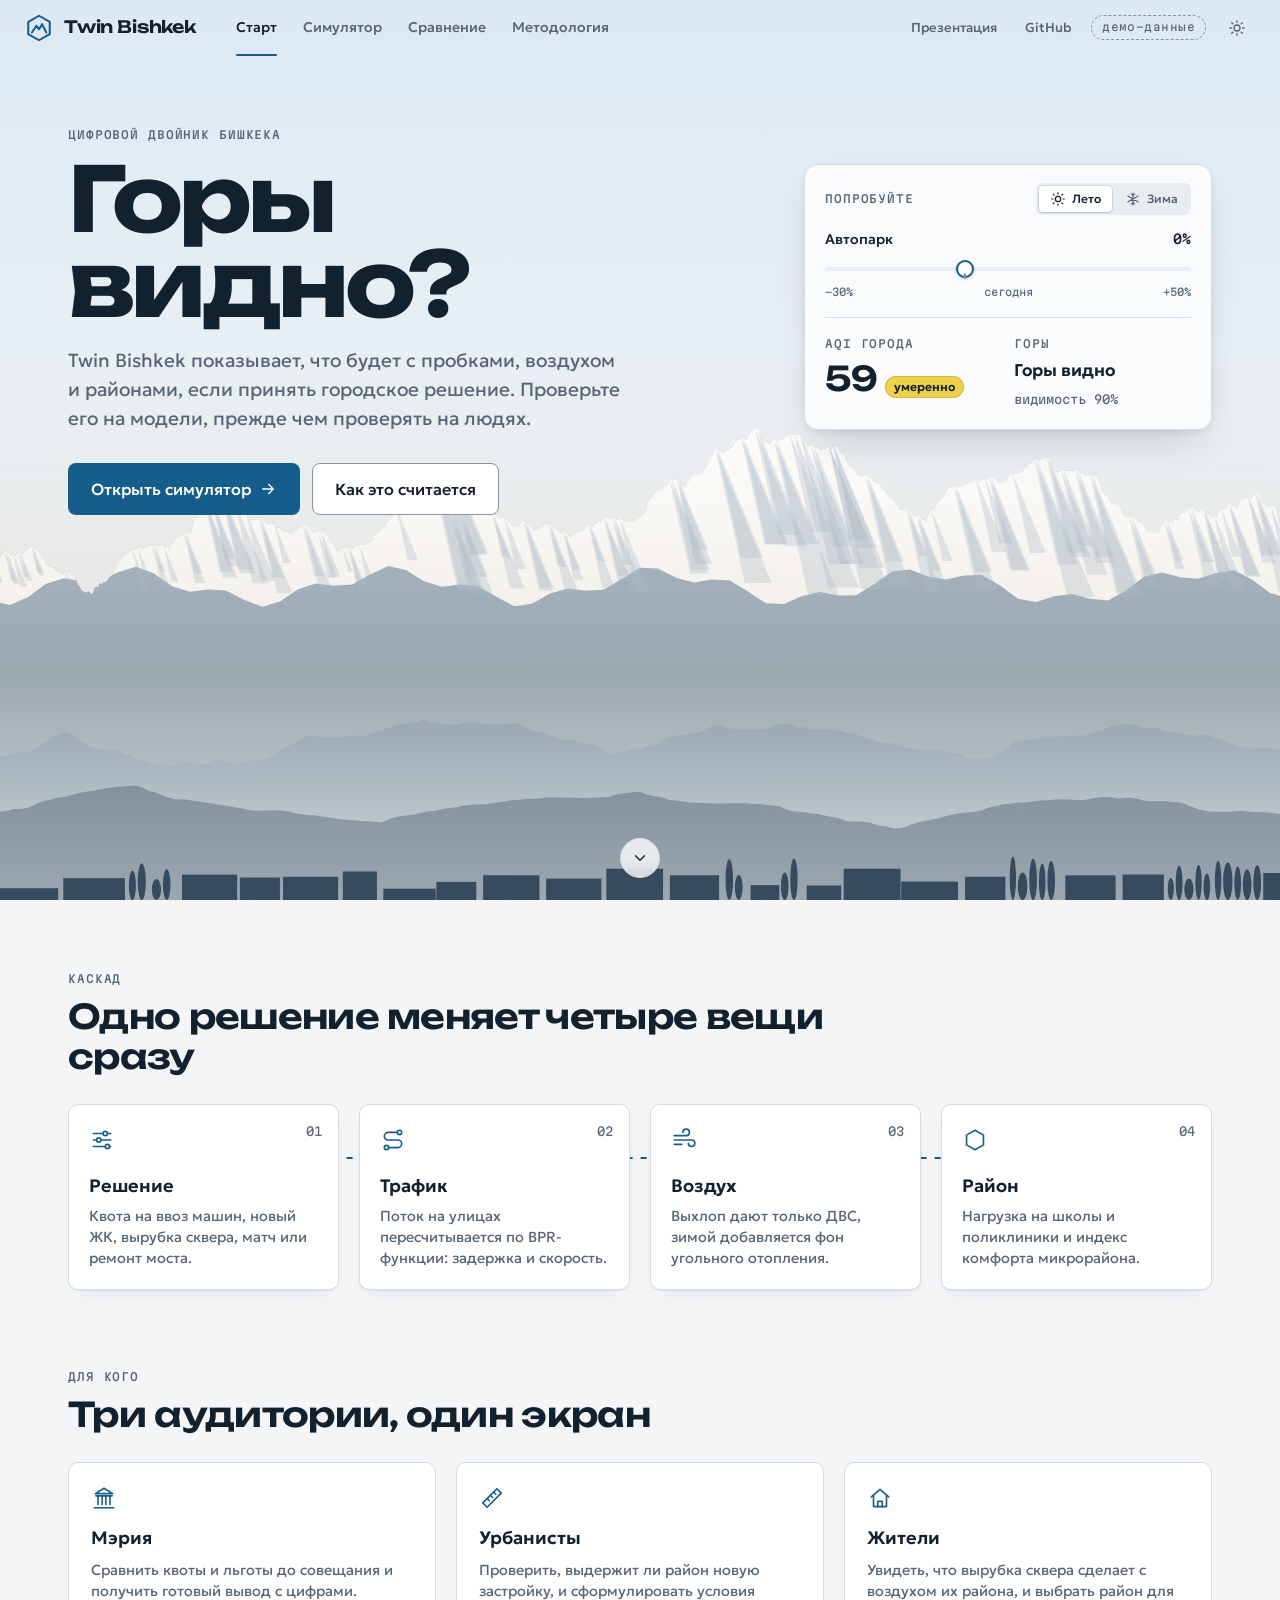
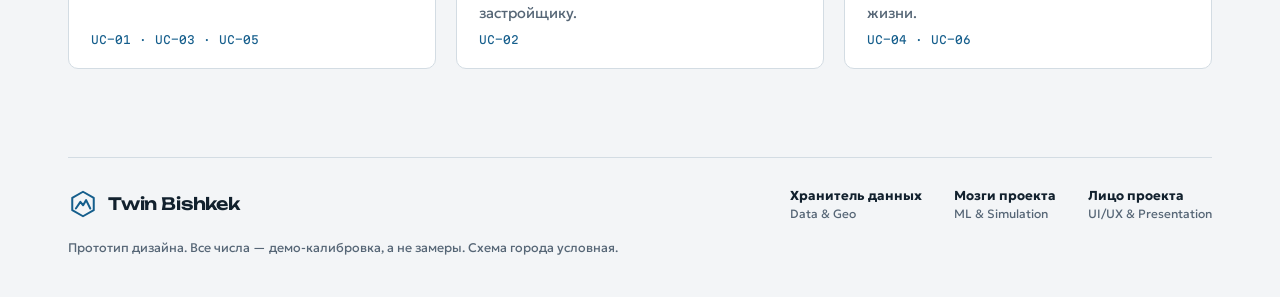
==== commit 5ff4d95c: "Деплой на Render (render.yaml), ссылки на презентацию и GitHub на сайте" ====
--- a/site/index.html
+++ b/site/index.html
@@ -260,6 +260,8 @@
         <a href="#/method" data-route="method">Методология</a>
       </nav>
       <div class="topbar__right">
+        <a class="topbar__link" href="https://claude.ai/artifact/2KwKqiosoe73CHcUqBYnqK" target="_blank" rel="noopener">Презентация</a>
+        <a class="topbar__link" href="https://github.com/okenawka-jpg/Twin-bishkek" target="_blank" rel="noopener">GitHub</a>
         <span class="demo-badge" title="Все числа в прототипе — демо-калибровка, не замеры">демо-данные</span>
         <button type="button" class="btn btn--ghost btn--icon" id="theme-toggle" aria-label="Переключить тему">
           <svg class="ic ic--sun"><use href="#i-sun"/></svg><svg class="ic ic--moon"><use href="#i-moon"/></svg>
--- a/site/css/app.css
+++ b/site/css/app.css
@@ -50,6 +50,8 @@
 .nav a[aria-current="page"] { color: var(--text); }
 .nav a[aria-current="page"]::after { content: ""; position: absolute; left: 12px; right: 12px; bottom: -10px; height: 2px; border-radius: 2px; background: var(--accent); }
 .nav__count { min-width: 18px; height: 18px; padding: 0 5px; border-radius: 9px; background: var(--accent); color: var(--on-accent); font-family: var(--font-mono); font-size: 11px; display: inline-grid; place-items: center; }
+.topbar__link { font-size: 13px; font-weight: 500; color: var(--text-muted); text-decoration: none; padding: 6px 8px; border-radius: var(--r-control); }
+.topbar__link:hover { color: var(--text); background: var(--sunken); }
 .demo-badge {
   font-family: var(--font-mono); font-size: 11px; letter-spacing: .04em; color: var(--text-muted);
   border: 1px dashed var(--line-input); border-radius: var(--r-pill); padding: 3px 10px; cursor: help;
